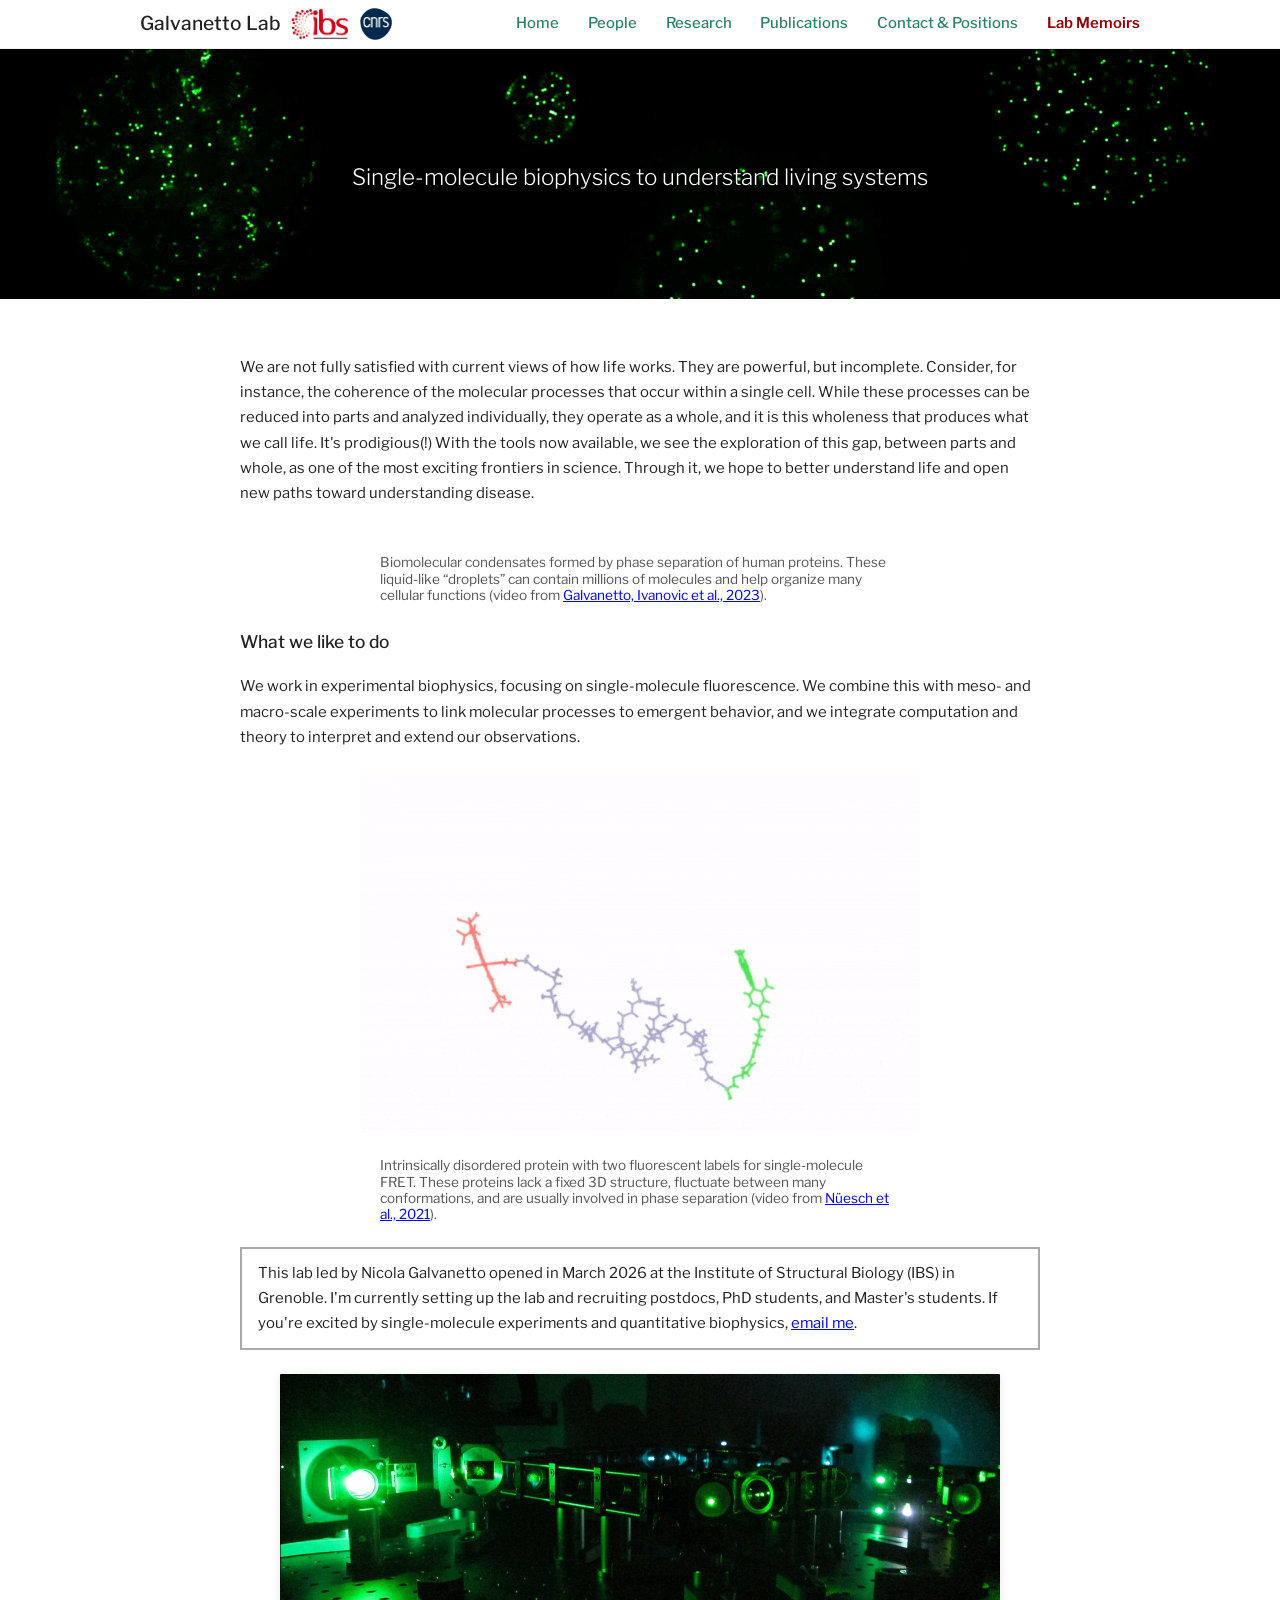
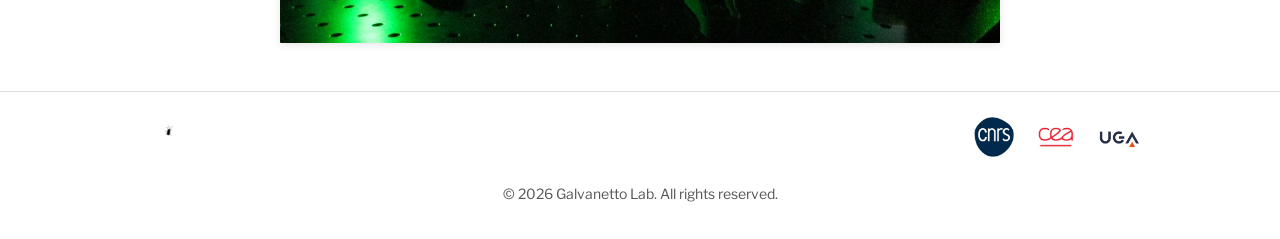
==== index.html @ a6b24152 "schema persona" ====
<!DOCTYPE html>
<html lang="en">
<head>
  <meta name="google-site-verification" content="LbLYlMsRzAhUB07SiSSsI749HPwoGeABH3J2NAC8m28">
  <meta charset="UTF-8" />
  <meta name="viewport" content="width=device-width, initial-scale=1.0" />
  <title>Nicola Galvanetto Lab | Single-Molecule Biophysics, IBS Grenoble</title>
  <meta name="description" content="Nicola Galvanetto's research group at IBS Grenoble. Experimental biophysics.">
  <meta name="author" content="Nicola Galvanetto">
  <link rel="icon" href="../favicon.ico">
  <link rel="stylesheet" href="style.css" />
  
  <script type="application/ld+json">
{
  "@context": "https://schema.org",
  "@type": "Person",
  "name": "Nicola Galvanetto",
  "jobTitle": "Biophysicist",
"description": "Principal Investigator at CNRS studying single-molecule protein dynamics",
  "affiliation": {
    "@type": "Organization",
    "name": "French National Centre for Scientific Research (CNRS)"
  },
  "worksFor": {
    "@type": "Organization",
    "name": "Institut de Biologie Structurale, Grenoble"
  },
  "url": "https://galvanettolab.org",
  "sameAs": [
    "https://scholar.google.com/citations?user=8Rr_CowAAAAJ",
    "https://orcid.org/0000-0002-0408-1747",
  ]
}
</script>
  
  
  
</head>
<body>
  <header>
  
  
<nav class="nav">
  <div class="logo-hamburger">
    <!-- Logo + text on the same line -->
<div class="logo">
  Galvanetto Lab 
  <a href="https://www.ibs.fr/" target="_blank" style="text-decoration: none;">
    <img src="images/ibslogo.jpg" alt="IBS logo" class="ibs-logo" style="margin-left: 10px; margin-right: 10px;">
  </a>
  <a href="https://www.cnrs.fr/en" target="_blank" style="text-decoration: none;">
    <img src="images/cnrslogo.jpg" alt="CNRS logo" class="ibs-logo">
  </a>
</div>

    <!-- Hamburger (only visible on mobile) -->
    <div class="hamburger" id="hamburger">
      <span></span>
      <span></span>
      <span></span>
    </div>
  </div>

  <ul class="menu" id="menu">
    <li><a href="index.html">Home</a></li>
    <li><a href="people/">People</a></li>
    <li><a href="research/">Research</a></li>
    <li><a href="publications/">Publications</a></li>
    <li><a href="contact/">Contact & Positions</a></li>
    <li><a href="memoirs/" class="memoirs-link">Lab Memoirs</a></li>
  </ul>
</nav>



  </header>

  <section class="hero">
    <img src="images/bannerbeads.jpg" alt="Lab banner" class="hero-image" />
    <div class="hero-text">
      <!-- <h1>Galvanetto Lab</h1> -->
      <banner>Single-molecule biophysics to understand living systems</banner>
    </div>
  </section>

  <main class="content">
    
	<p>
      We are not fully satisfied with current views of how life works. They are powerful, but incomplete.
	  Consider, for instance, the coherence of the molecular processes that 
	  occur within a single cell. While these processes can be reduced into parts and analyzed individually, 
	  they operate as a whole, and it is this wholeness that produces what we call life. It's prodigious(!)
	  With the tools now available, we see the exploration of this gap, between parts and whole, 
	  as one of the most exciting frontiers in science. 
	  Through it, we hope to better understand life and open new paths toward understanding disease.
	      </p>
	

	<figure class="main-figure" style="--w:100%;">
		<img src="images/dropletsandmolecules.gif" class="main-imagewrapNoshadow" alt="">
	</figure>
	
	<figure class="main-figure" style="--w:65%;">	
		<figcaption class="main-caption">Biomolecular condensates formed by phase separation of human proteins. 
		These liquid-like “droplets” can contain millions of molecules and help organize many cellular functions
		(video from <a href="https://www.nature.com/articles/s41586-023-06329-5">Galvanetto, Ivanovic et al., 2023</a>).</figcaption>
	</figure>
	
  
    <h3>What we like to do</h3>
    <p>
      We work in experimental biophysics, focusing on single-molecule fluorescence. 
	  We combine this with meso- and macro-scale experiments to link molecular processes to emergent behavior, 
	  and we integrate computation and theory to interpret and extend our observations.
    </p>
	
	
	
	
	<figure class="main-figure" style="--w:70%;">
		<img src="images/AGQ.gif" class="main-imagewrapNoshadow" alt="">
	</figure>
	
	<figure class="main-figure" style="--w:65%;">
				<figcaption class="main-caption">Intrinsically disordered protein with two fluorescent labels for single-molecule FRET. 
		These proteins lack a fixed 3D structure, fluctuate between many conformations, 
		and are usually involved in phase separation 
		(video from <a href="https://pubs.acs.org/doi/full/10.1021/jacs.1c09387">Nüesch et al., 2021</a>).</figcaption>
	</figure>
	

<p style="border: 2px solid #aaa; padding: 12px 16px; background-color: rgba(255,255,255,0.1);">
  This lab led by Nicola Galvanetto opened in March 2026 at the Institute of Structural Biology (IBS) in Grenoble.
  I'm currently setting up the lab and recruiting postdocs, PhD students, and Master's students.
  If you're excited by single-molecule experiments and quantitative biophysics, <a href="mailto:nicola.galvanetto@ibs.fr">email me</a>.
</p>
	
	<img src="images/laser1thin.jpg" alt="Fluorescence microscope setup" class="main-image">
	
</main>

<footer class="site-footer">
  <div class="footer-logos-container">
  <div class="footer-logos-left">
      <img src="images/formica.gif" alt="formica">
    </div>
  
  
  
  
    <div class="footer-logos-right">
      <a href="https://www.cnrs.fr/en" target="_blank" rel="noopener">
        <img src="images/cnrslogo.jpg" alt="Logo cnrs">
      </a>

      <a href="https://www.cea.fr/english/Pages/home.aspx" target="_blank" rel="noopener">
        <img src="images/cealogo.jpg" alt="Logo 2">
      </a>

      <a href="https://www.univ-grenoble-alpes.fr/english/" target="_blank" rel="noopener">
        <img src="images/ugalogo.jpg" alt="Logo 3">
      </a>
    </div>
  </div>

  <!-- BOTTOM TEXT -->
  <div class="footer-bottom">
    <p>© <span id="year"></span> Galvanetto Lab. All rights reserved.</p>
  </div>

  <script>
    document.getElementById("year").textContent = new Date().getFullYear();
  </script>
</footer>

<script>
  // Hamburger menu toggle – this makes it actually work
  document.addEventListener('DOMContentLoaded', function () {
    const hamburger = document.getElementById('hamburger');
    const menu = document.getElementById('menu');

    hamburger.addEventListener('click', function () {
      menu.classList.toggle('active');
    });

    // Optional: close menu when a link is clicked (very nice on mobile)
    menu.querySelectorAll('a').forEach(link => {
      link.addEventListener('click', () => {
        menu.classList.remove('active');
      });
    });
  });
</script>


</body>
</html>
---- style.css ----
@import url('https://fonts.googleapis.com/css2?family=Libre+Franklin:wght@300;400;500;600&display=swap');


/* Markdown-like clean font stack */
body {
  margin: 0;
  font-family: "Libre Franklin", -apple-system, BlinkMacSystemFont, "Segoe UI", Roboto, Arial, sans-serif;
  font-size: 0.93rem;
  line-height: 1.6;
  color: #222;
}

h1, h2, h3 {
  font-weight: 500;
}

body {
  font-weight: 400;
}

.content {
  line-height: 1.7;
}

/* Navigation bar – COMPACT & RESPONSIVE */
header {
  background: white;
  border-bottom: 1px solid #eee;
  position: sticky;
  top: 0;
  z-index: 10;
}

.nav {
  display: flex;
  justify-content: space-between;
  align-items: center;
  max-width: 1000px;
  margin: 0 auto;
  padding: 0.5rem 1rem;          /* tighter vertical padding */
}

.logo-hamburger {
  display: flex;
  justify-content: space-between;
  align-items: center;
  width: 100%;
}

.nav .logo {
  font-weight: 500;
  font-size: 1.2rem;
  margin: 0;
  line-height: 1;
}

.ibs-logo {
  height: 30px;
  margin-left: 4px;
  vertical-align: middle;
}

/* Horizontal menu on tablets & desktop */
.menu {
  list-style: none;
  display: flex;
  gap: 1.5rem;
  margin: 0;
  padding: 0;
}

.menu a {
  text-decoration: none;
  color: #2e7d6b;
  font-weight: 500;
  white-space: nowrap;
}

.menu a:hover { text-decoration: underline; }

.menu a.memoirs-link {
  color: #8b0000;
  font-weight: 600;
}
.menu a.memoirs-link:hover {
  color: #b30000;
  text-decoration: underline;
}

/* Hamburger (only visible on phones) */
.hamburger {
  display: none;
  cursor: pointer;
  padding: 0.5rem;
}
.hamburger span {
  display: block;
  width: 24px;
  height: 2.5px;
  background: #222;
  margin: 5px 0;
  transition: 0.3s;
}


/* Hero section */
.hero {
  position: relative;
  text-align: center;
  color: white;
}

.hero-image {
  width: 100%;
  height: 250px;
  object-fit: cover;
  filter: brightness(100%);
}

.hero-text {
  position: absolute;
  top: 50%;
  left: 50%;
  transform: translate(-50%, -50%);
}

.hero-text h1 {
  font-size: 2rem;
  margin: 0;
}


.hero-text banner{
    font-size: 1.4rem;
    font-weight: 300;
    color: white;
    text-align: center;
    text-shadow: 0px 2px 6px rgba(0,0,0,0.7);
    margin: 0;
    padding-top: 20vh;
}

.hero-text p {
  font-size: 1.2rem;
}

/* Main content */
.content {
  max-width: 800px;
  margin: 3rem auto;
  padding: 0 1rem;
}

.content h2 {
  font-size: 1.6rem;
  margin-bottom: 1rem;
}



/* Footer -------------------- */
/* FOOTER CONTAINER */
footer {
  padding: 20px;
   background-color: #f5f5f5; 
  margin-top: 40px;
  border-top: 1px solid #ccc;
}

.site-footer {
  background-color: #fff;
  padding: 20px 0;
  border-top: 1px solid #ddd;
  font-size: 0.9rem;
}

.footer-logos-container {
  max-width: 1000px;   /* match your header width */
  margin: 0 auto;
  display: flex;
  justify-content: space-between;
  align-items: center;
  padding: 0 20px;
}

.footer-logos-left img {
  height: 50px;
  width: auto;
}

.footer-logos-right img {
  height: 40px;   /* adjust per logo */
  width: auto;
  margin-left: 15px;
}

.footer-logos-right a {
  text-decoration: none;
}

.footer-bottom {
  text-align: center;
  margin-top: 20px;
  color: #555;
}

/* ALL LOGOS */
.footer-logo {
  height: 40px;   /* adjust as you prefer */
  opacity: 0.85;
  transition: opacity 0.3s ease;
  cursor: pointer;
}

.footer-logo:hover {
  opacity: 1;
}

/* A slightly larger IBS logo */
.footer-logo.ibs {
  height: 48px;
}

/* BOTTOM TEXT */
.footer-bottom {
  text-align: center;
  font-size: 14px;
  color: #555;
  margin-top: 10px;
}

/* End Footer */

.main-figure { 
  margin: 1.5rem auto;
  max-width: var(--w, 45%); /* default 45% if --w not set */
}

.main-imagewrap  { 
  display:block; width:100%;
  border-radius:1px;
  box-shadow:0 2px 8px rgba(0,0,0,0.1);
}

.main-imagewrapNoshadow  { 
  display:block; width:100%;
  border-radius:1px;
}

.main-caption{
  margin-top:0.4rem;
  font-size:0.85rem;
  color:#555;
  text-align:left;
  line-height:1.2;
}

.main-imageThin {
  display: block;
  margin: 1.5rem auto;
  max-width: 45%;
  border-radius: 1px;
  box-shadow: 0 2px 8px rgba(0,0,0,0.1);
}


.main-image {
  display: block;
  margin: 1.5rem auto;
  max-width: 90%;
  border-radius: 1px;
  box-shadow: 0 2px 8px rgba(0,0,0,0.1);
}


.person {
  display: flex;
  align-items: center;
  margin-bottom: 2rem;
  gap: 1.5rem;
}

.person-photo {
  width: 120px;      /* adjust as needed */
  height: 140px;     /* adjust as needed */
  object-fit: cover;
  /* border-radius: 50%; */ /* removed to make rectangle */
  box-shadow: 0 2px 6px rgba(0,0,0,0.15);
}

.person-info h3 {
  margin: 0;
  font-size: 1.2rem;
  color: #2e7d6b;
}

.person-info p {
  margin: 0.3rem 0;
  line-height: 1.4;
}


/* ─────────────────── Publications ─────────────────── */

.publication {
  display: flex;
  gap: 20px;
  align-items: flex-start;
  margin-bottom: 24px;
}

.publication img {
  width: 160px;
  height: 100px;
  flex-shrink: 0;
  object-fit: cover;
  object-position: center;
}

.publication .pub-text {
  font-size: 0.82em;
  line-height: 1.3;
}






.ibs-logo {
  height: 32px;        /* Adjust as you like */
  margin-left: 1px;    /* Small spacing after the @ */
  vertical-align: middle;
  cursor: pointer;
}


/* ─────────────────── RESPONSIVE NAV ─────────────────── */
@media (max-width: 768px) {
  .nav {
    flex-direction: column;
    padding: 0.6rem 1rem;
  }
  .logo {
    margin-bottom: 0.1rem;
  }
  .menu {
    flex-wrap: wrap;
    justify-content: center;
    gap: 1rem;
  }
}

@media (max-width: 480px) {
  body {
    font-size: 0.875rem;
  }
  .hero-text {
    width: 88%;
  }
  .hero-text banner {
    font-size: 1.1rem;
  }
  .content h2 {
    font-size: 1.3rem;
  }
  .content h3 {
    font-size: 1.05rem;
  }
}

/* Hamburger menu on phones */
@media (max-width: 480px) {
  .logo-hamburger {               /* logo + hamburger on the same line */
    display: flex;
  }
  .nav .logo {
    font-size: 0.95rem;
  }
  .ibs-logo { height: 21px; margin-left: 5px; margin-right: 5px; }

  .hamburger { display: block; }

  .menu {
    display: none;
    flex-direction: column;
    width: 100%;
    background: white;
    position: absolute;
    top: 100%;
    left: 0;
    border-top: 1px solid #eee;
    box-shadow: 0 6px 12px rgba(0,0,0,0.1);
    z-index: 20;
  }
  .menu.active { display: flex; }

  .menu a {
    display: block;
    padding: 0.15rem 0.5rem;      /* compact but comfortable */
    text-align: left;
    color: #2e7d6b;
  }
  .menu a.memoirs-link { color: #8b0000; font-weight: 600; }
  .menu a:hover { background: #f8f8f8; }
  .menu a.memoirs-link:hover { background: #fff5f5; color: #b30000; }
}

/* Desktop / tablet – clean original layout, no wrapping */
@media (min-width: 481px) {
  .hamburger {
    display: none !important;
  }
  .logo-hamburger {
    all: unset;              /* completely removes the flex wrapper we added for mobile */
    display: block;
  }
  .nav {
    display: flex;
    justify-content: space-between;
    align-items: center;
  }
  .menu {
    display: flex !important;
    gap: 0.4rem 1.8rem;
  }
}

  /* Hamburger button */
  .hamburger {
    display: block;
    cursor: pointer;
    padding: 0.5rem;
  }

  .hamburger span {
    display: block;
    width: 26px;
    height: 3px;
    background: #222;
    margin: 5px 0;
    transition: 0.3s;
  }


@media (min-width: 481px) and (max-width: 1050px) {
  .nav .logo {
    font-size: 1rem;
  }
  .ibs-logo {
    height: 22px;
  }
  .menu {
    gap: 0.4rem 0.8rem;
    font-size: 0.88rem;
  }
}

/* Hide hamburger on larger screens */
@media (min-width: 481px) {
  .hamburger {
    display: none;
  }
  .menu {
    display: flex !important;
  }
}

.nav .logo {
  display: flex;
  align-items: center;
  white-space: nowrap;
}
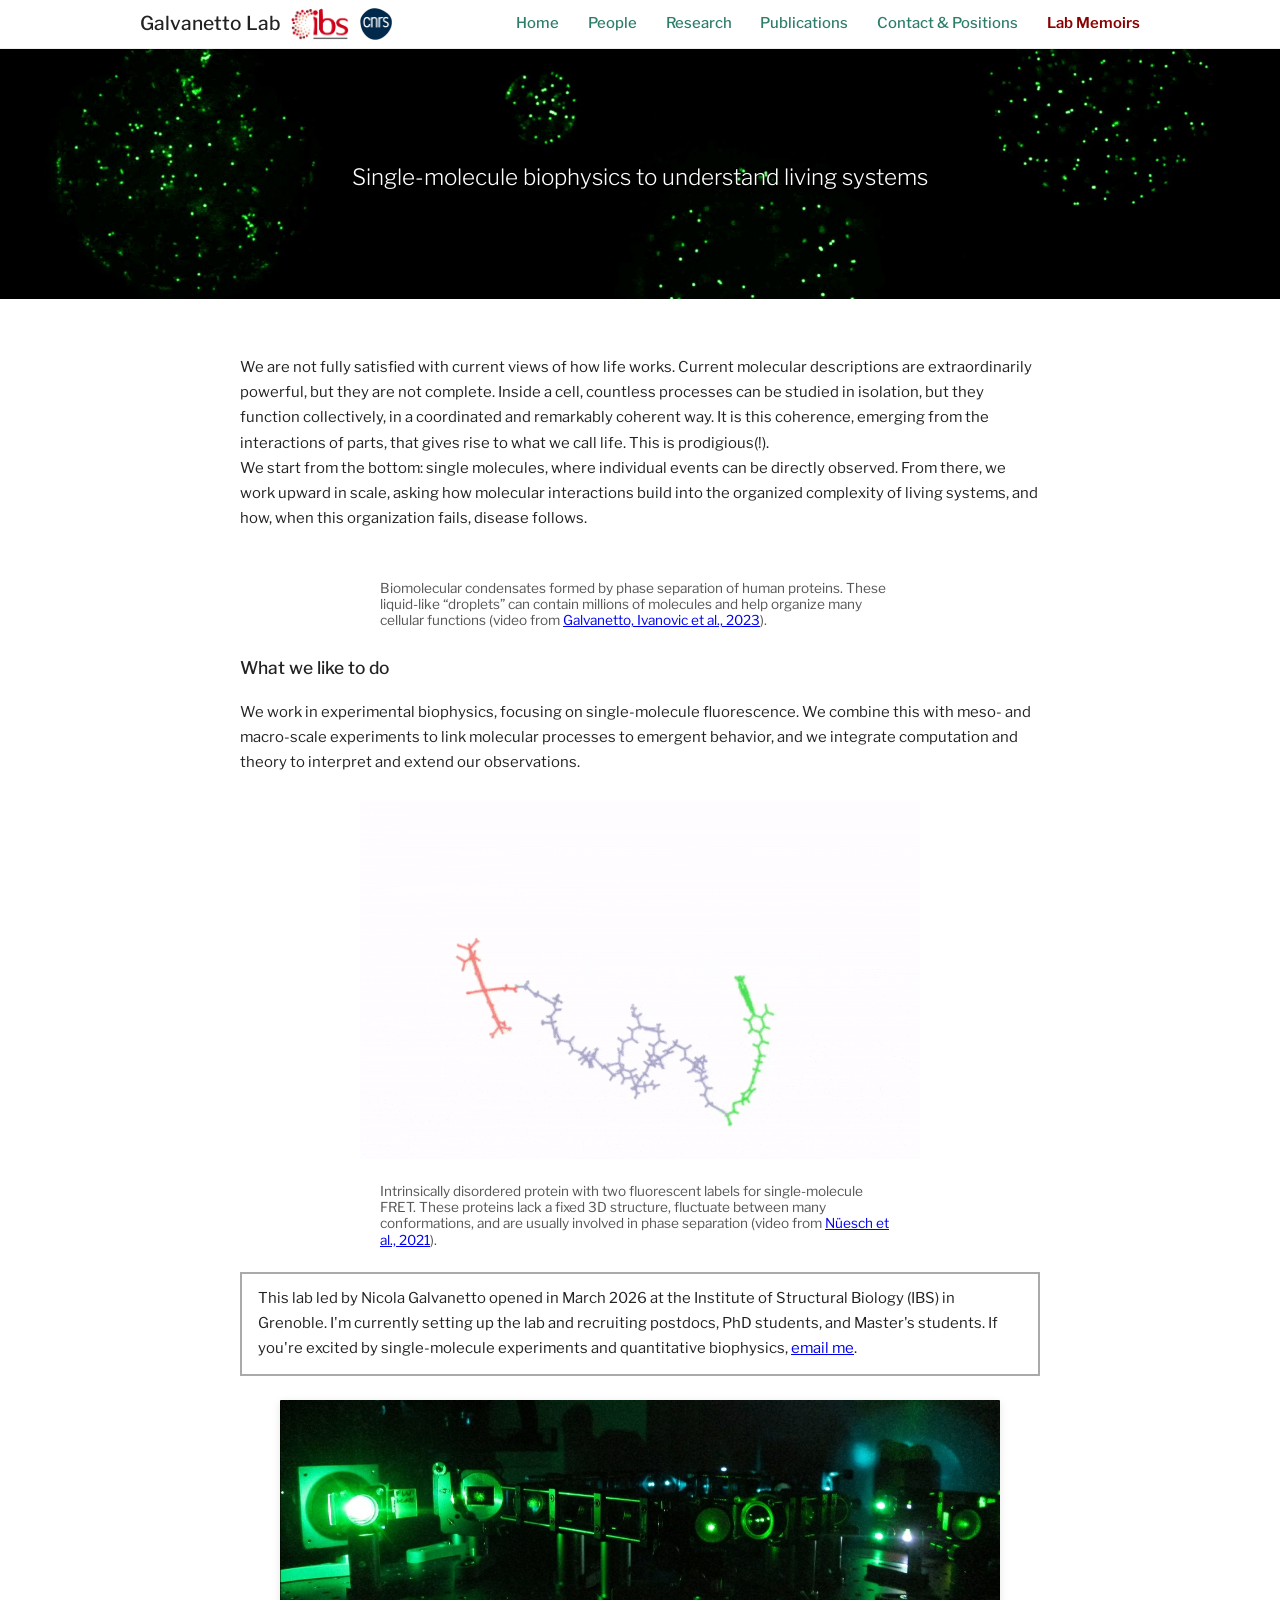
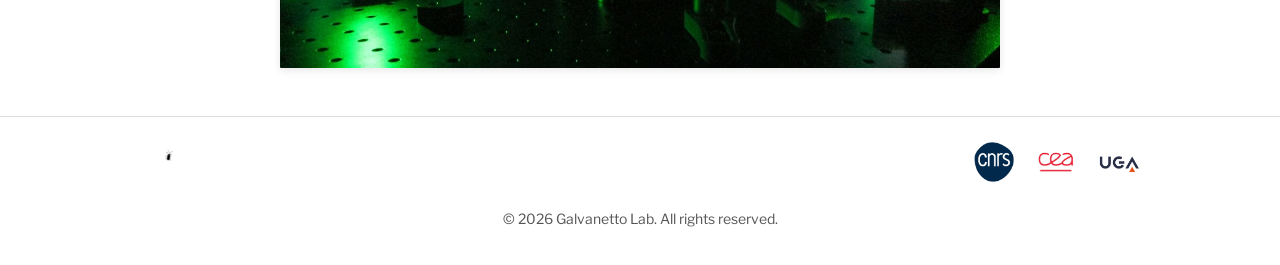
==== commit 030bc6ad: "new intro" ====
--- a/index.html
+++ b/index.html
@@ -86,13 +86,13 @@
   <main class="content">
     
 	<p>
-      We are not fully satisfied with current views of how life works. They are powerful, but incomplete.
-	  Consider, for instance, the coherence of the molecular processes that 
-	  occur within a single cell. While these processes can be reduced into parts and analyzed individually, 
-	  they operate as a whole, and it is this wholeness that produces what we call life. It's prodigious(!)
-	  With the tools now available, we see the exploration of this gap, between parts and whole, 
-	  as one of the most exciting frontiers in science. 
-	  Through it, we hope to better understand life and open new paths toward understanding disease.
+      We are not fully satisfied with current views of how life works. Current molecular descriptions are extraordinarily powerful, but they are not complete. 
+	  Inside a cell, countless processes can be studied in isolation, but they function collectively,
+	  in a coordinated and remarkably coherent way. It is this coherence, 
+	  emerging from the interactions of parts, that gives rise to what we call life. This is prodigious(!). <br>
+We start from the bottom: single molecules, where individual events can be directly observed. 
+From there, we work upward in scale, asking how molecular interactions build into the organized
+ complexity of living systems, and how, when this organization fails, disease follows.
 	      </p>
 	
 
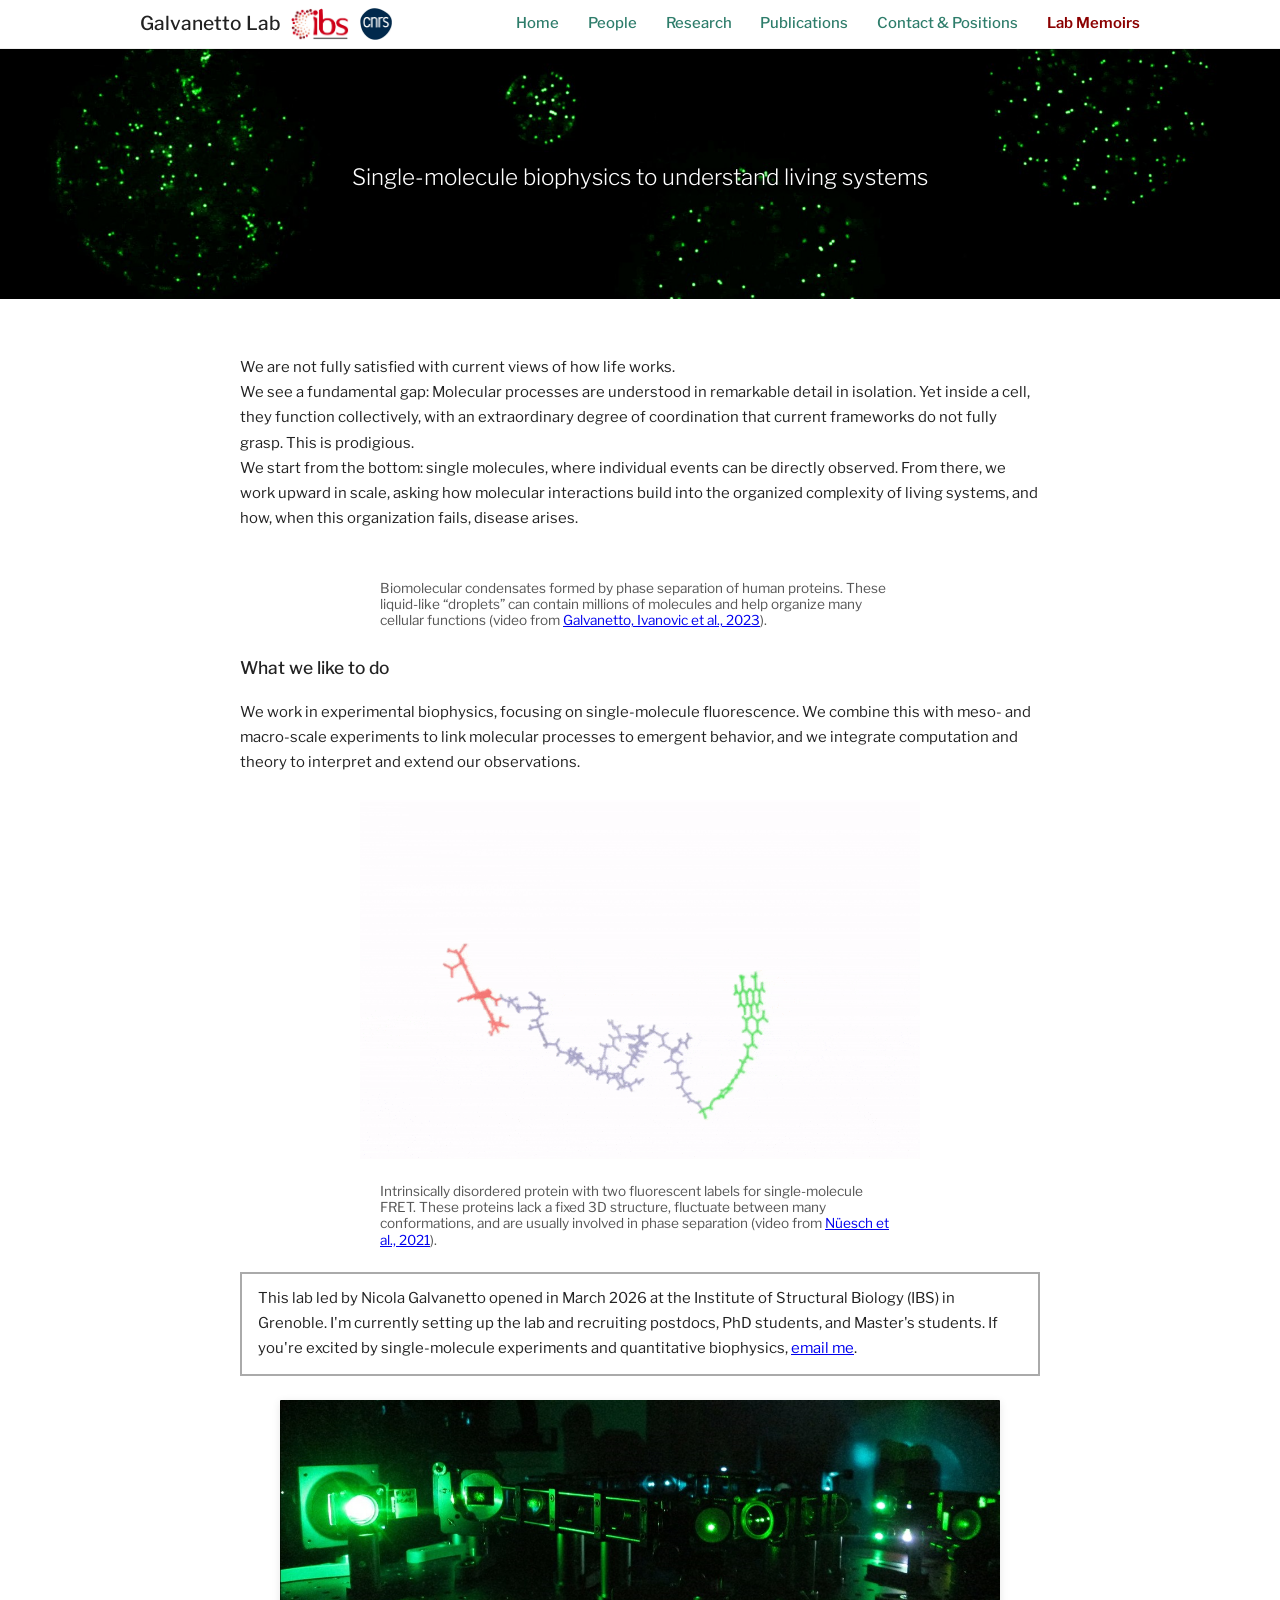
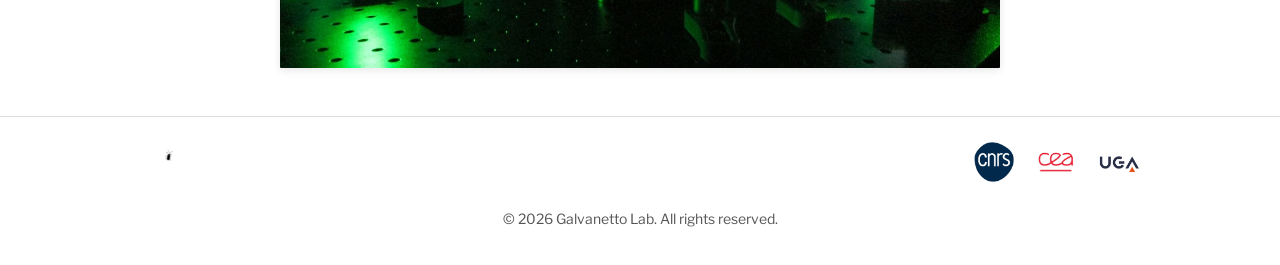
==== commit 934955aa: "new intro" ====
--- a/index.html
+++ b/index.html
@@ -86,13 +86,12 @@
   <main class="content">
     
 	<p>
-      We are not fully satisfied with current views of how life works. Current molecular descriptions are extraordinarily powerful, but they are not complete. 
-	  Inside a cell, countless processes can be studied in isolation, but they function collectively,
-	  in a coordinated and remarkably coherent way. It is this coherence, 
-	  emerging from the interactions of parts, that gives rise to what we call life. This is prodigious(!). <br>
-We start from the bottom: single molecules, where individual events can be directly observed. 
-From there, we work upward in scale, asking how molecular interactions build into the organized
- complexity of living systems, and how, when this organization fails, disease follows.
+    We are not fully satisfied with current views of how life works. <br> 
+We see a fundamental gap: Molecular processes are understood in remarkable detail in isolation. 
+Yet inside a cell, they function collectively, 
+with an extraordinary degree of coordination that current frameworks do not fully grasp. This is prodigious. <br> 
+We start from the bottom: single molecules, where individual events can be directly observed. From there, we work upward in scale, asking how molecular 
+interactions build into the organized complexity of living systems, and how, when this organization fails, disease arises.
 	      </p>
 	
 
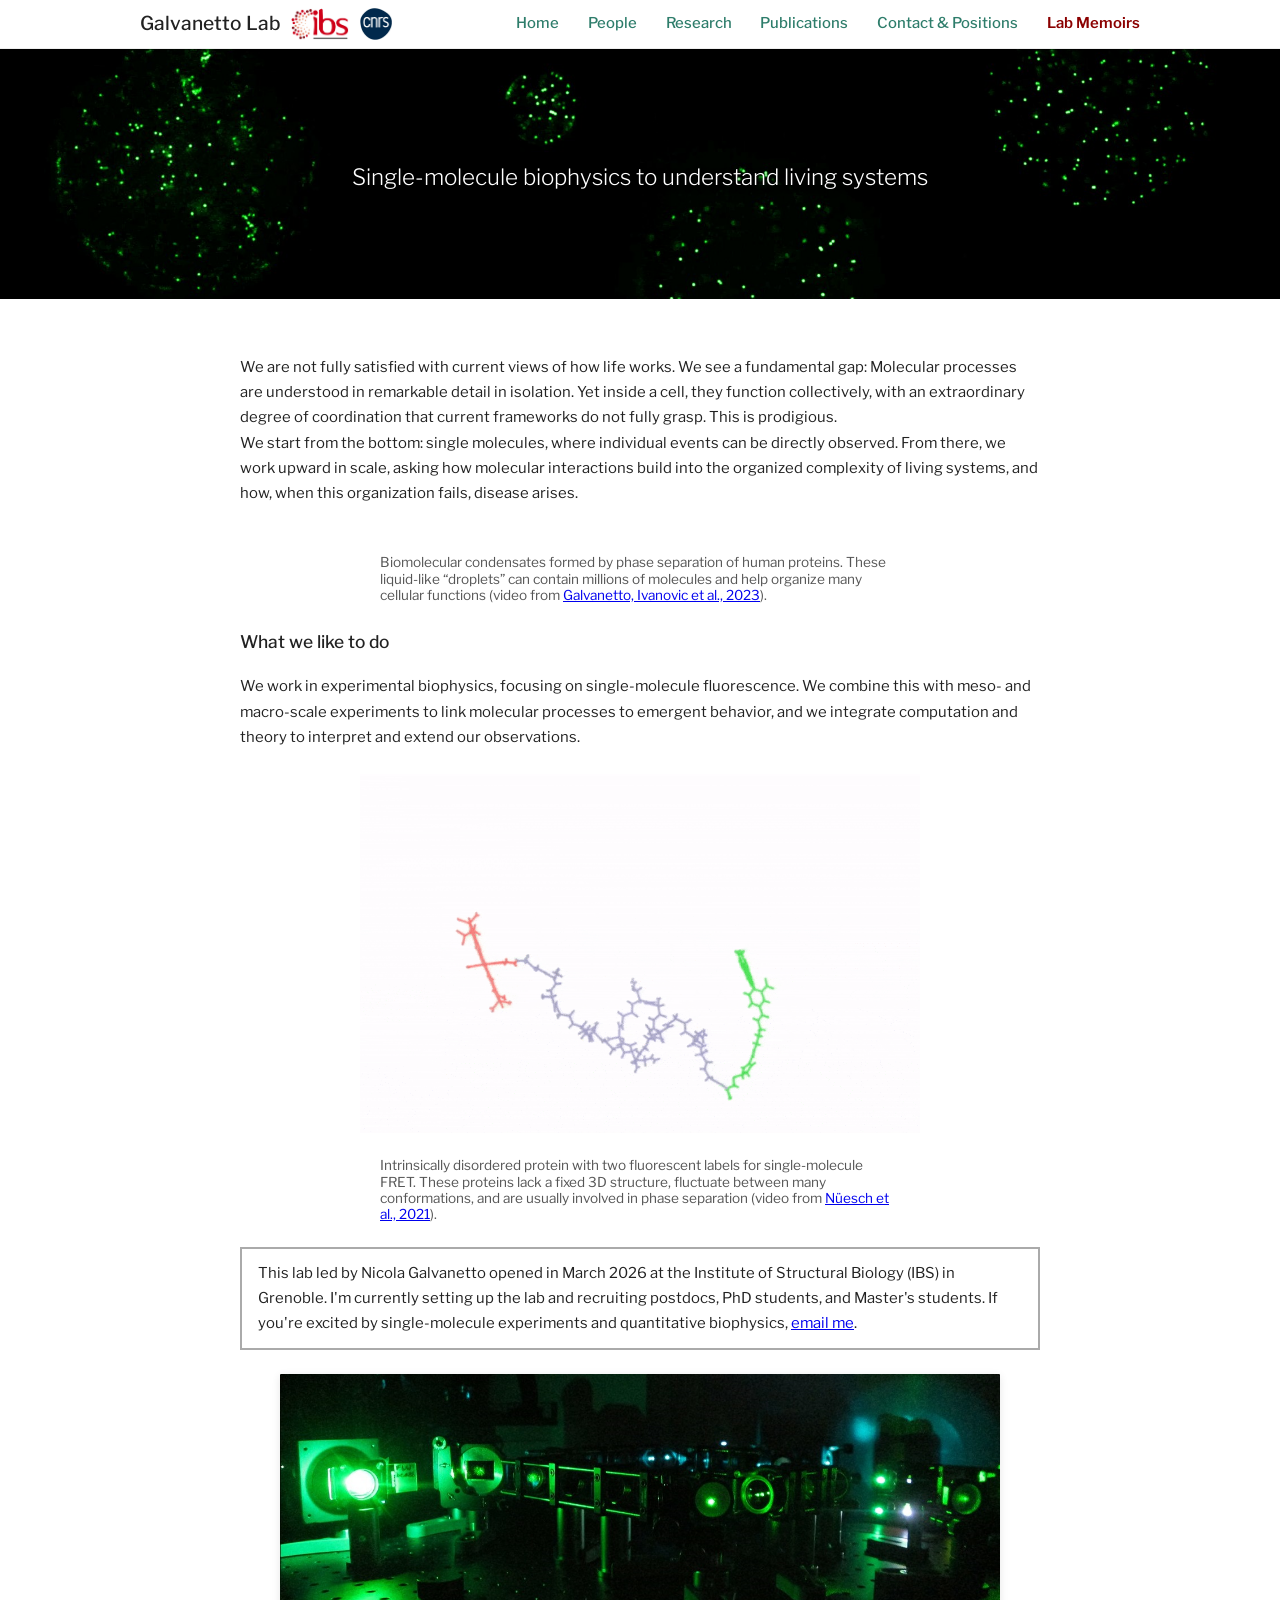
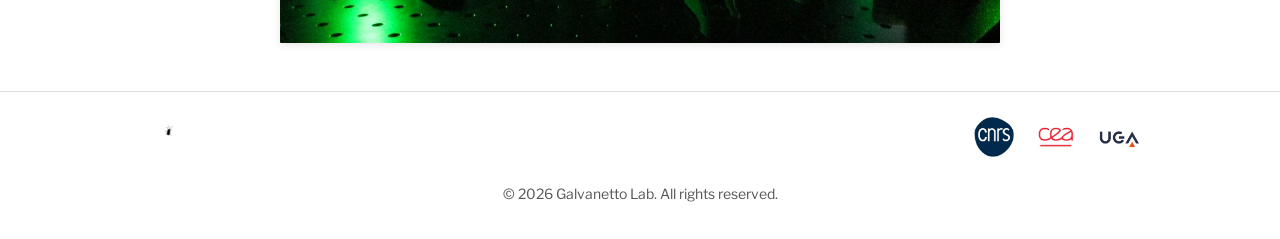
==== commit 64775f30: "br" ====
--- a/index.html
+++ b/index.html
@@ -86,7 +86,7 @@
   <main class="content">
     
 	<p>
-    We are not fully satisfied with current views of how life works. <br> 
+    We are not fully satisfied with current views of how life works.  
 We see a fundamental gap: Molecular processes are understood in remarkable detail in isolation. 
 Yet inside a cell, they function collectively, 
 with an extraordinary degree of coordination that current frameworks do not fully grasp. This is prodigious. <br> 
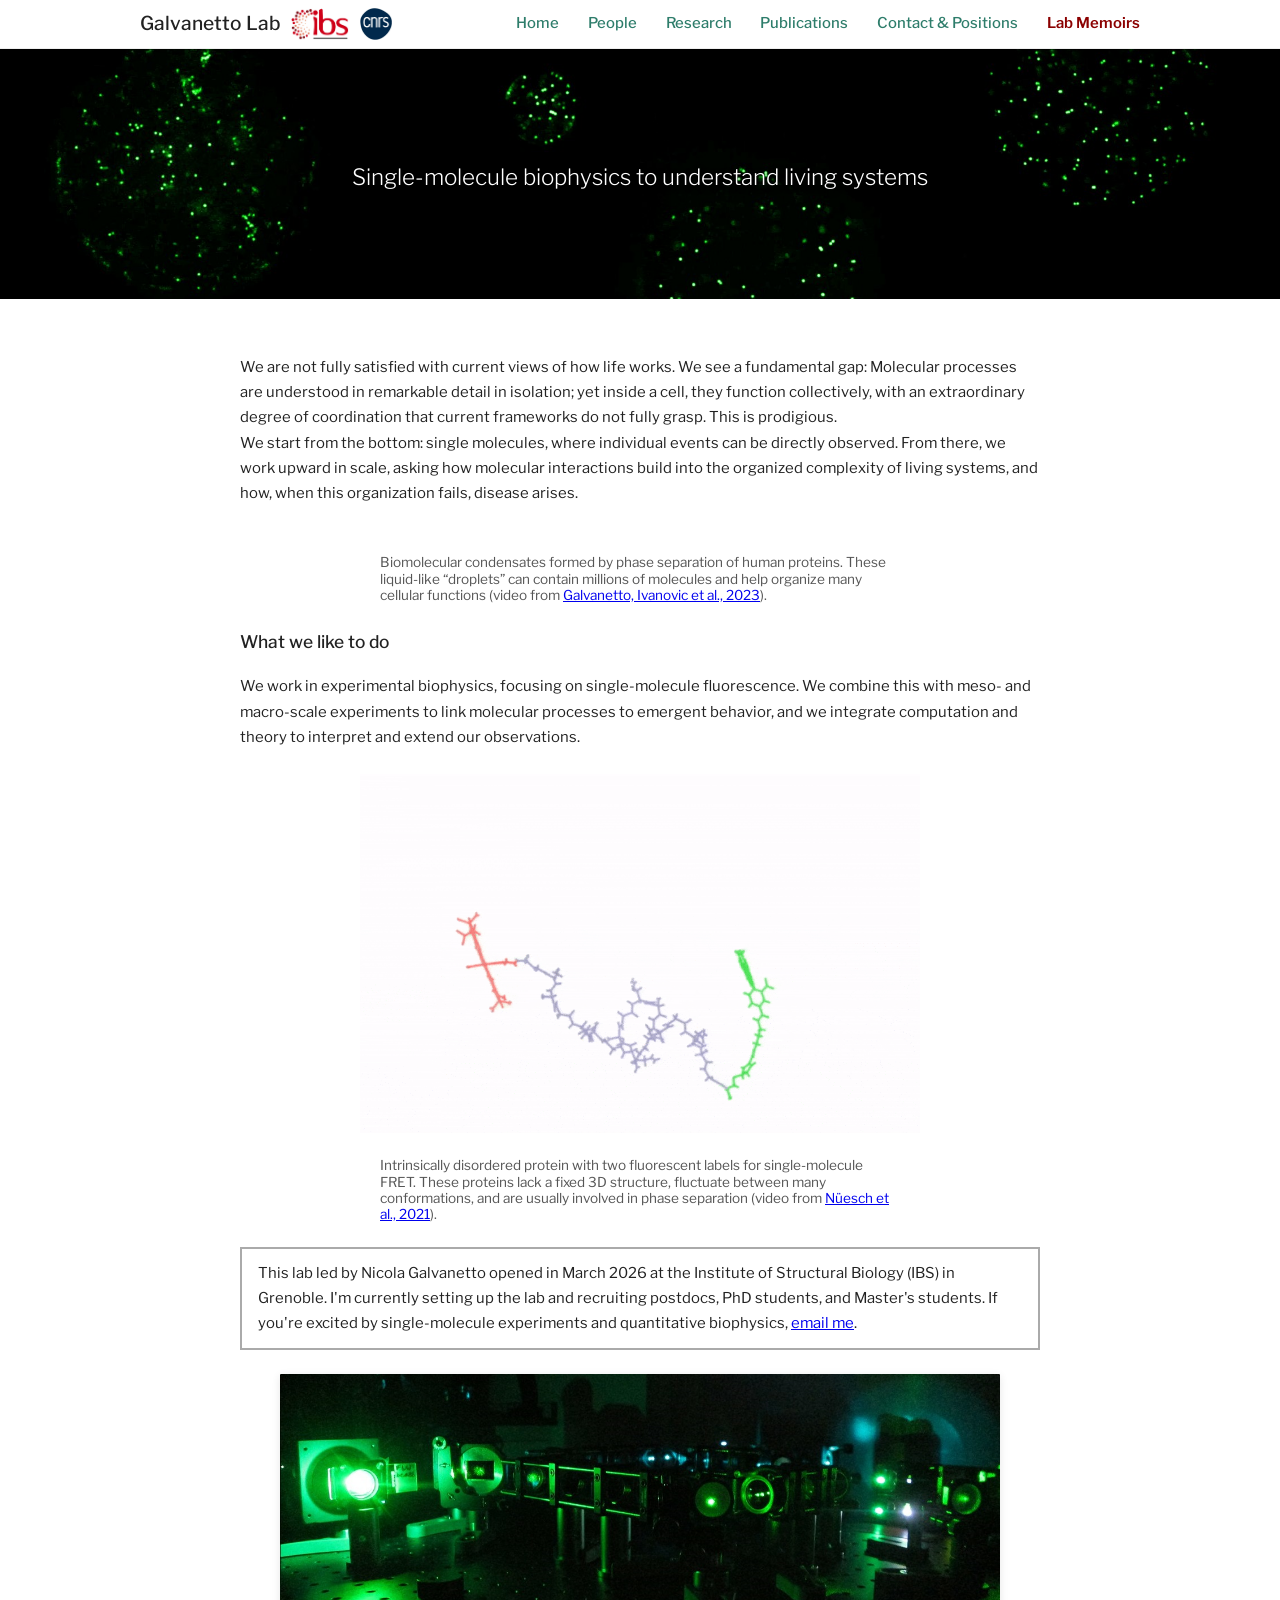
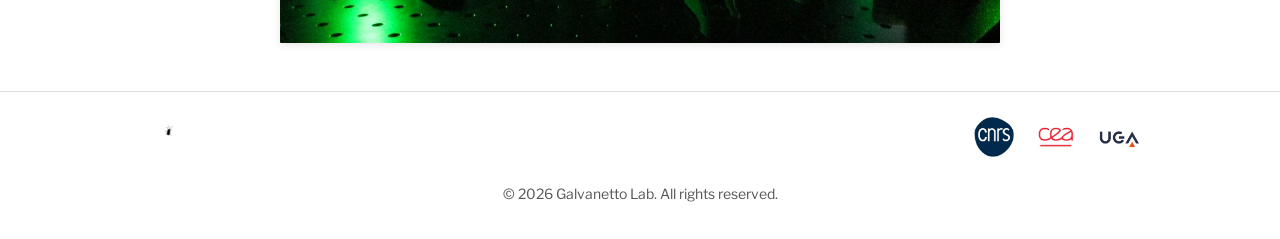
==== commit 4eb0ea54: "punto virgola" ====
--- a/index.html
+++ b/index.html
@@ -87,8 +87,8 @@
     
 	<p>
     We are not fully satisfied with current views of how life works.  
-We see a fundamental gap: Molecular processes are understood in remarkable detail in isolation. 
-Yet inside a cell, they function collectively, 
+We see a fundamental gap: Molecular processes are understood in remarkable detail in isolation; 
+yet inside a cell, they function collectively, 
 with an extraordinary degree of coordination that current frameworks do not fully grasp. This is prodigious. <br> 
 We start from the bottom: single molecules, where individual events can be directly observed. From there, we work upward in scale, asking how molecular 
 interactions build into the organized complexity of living systems, and how, when this organization fails, disease arises.
--- a/style.css
+++ b/style.css
@@ -155,6 +155,67 @@
   font-size: 1.6rem;
   margin-bottom: 1rem;
 }
+
+
+/* Funding Section */
+
+.funding-section {
+  margin-top: 60px;
+  padding-top: 40px;
+  padding-bottom: 60px;
+  text-align: center;
+}
+
+.funding-divider {
+  width: 60px;
+  height: 2px;
+  background-color: #2e7d5e; /* match your site's green */
+  margin: 0 auto 32px auto;
+}
+
+.funding-title {
+  font-size: 1.1rem;
+  font-weight: 600;
+  letter-spacing: 0.1em;
+  text-transform: uppercase;
+  color: #555;
+  margin-bottom: 36px;
+}
+
+.funding-logos {
+  display: flex;
+  flex-wrap: wrap;
+  justify-content: center;
+  align-items: center;
+  gap: 48px;
+}
+
+.funding-item {
+  display: flex;
+  flex-direction: column;
+  align-items: center;
+  gap: 10px;
+  text-decoration: none;
+  transition: opacity 0.2s ease;
+}
+
+.funding-item:hover {
+  opacity: 0.7;
+}
+
+.funding-logo {
+  height: 60px;       /* all logos same height */
+  width: auto;
+  object-fit: contain;
+  filter: grayscale(20%);
+}
+
+.funding-name {
+  font-size: 0.8rem;
+  color: #888;
+  letter-spacing: 0.05em;
+}
+
 
 
 
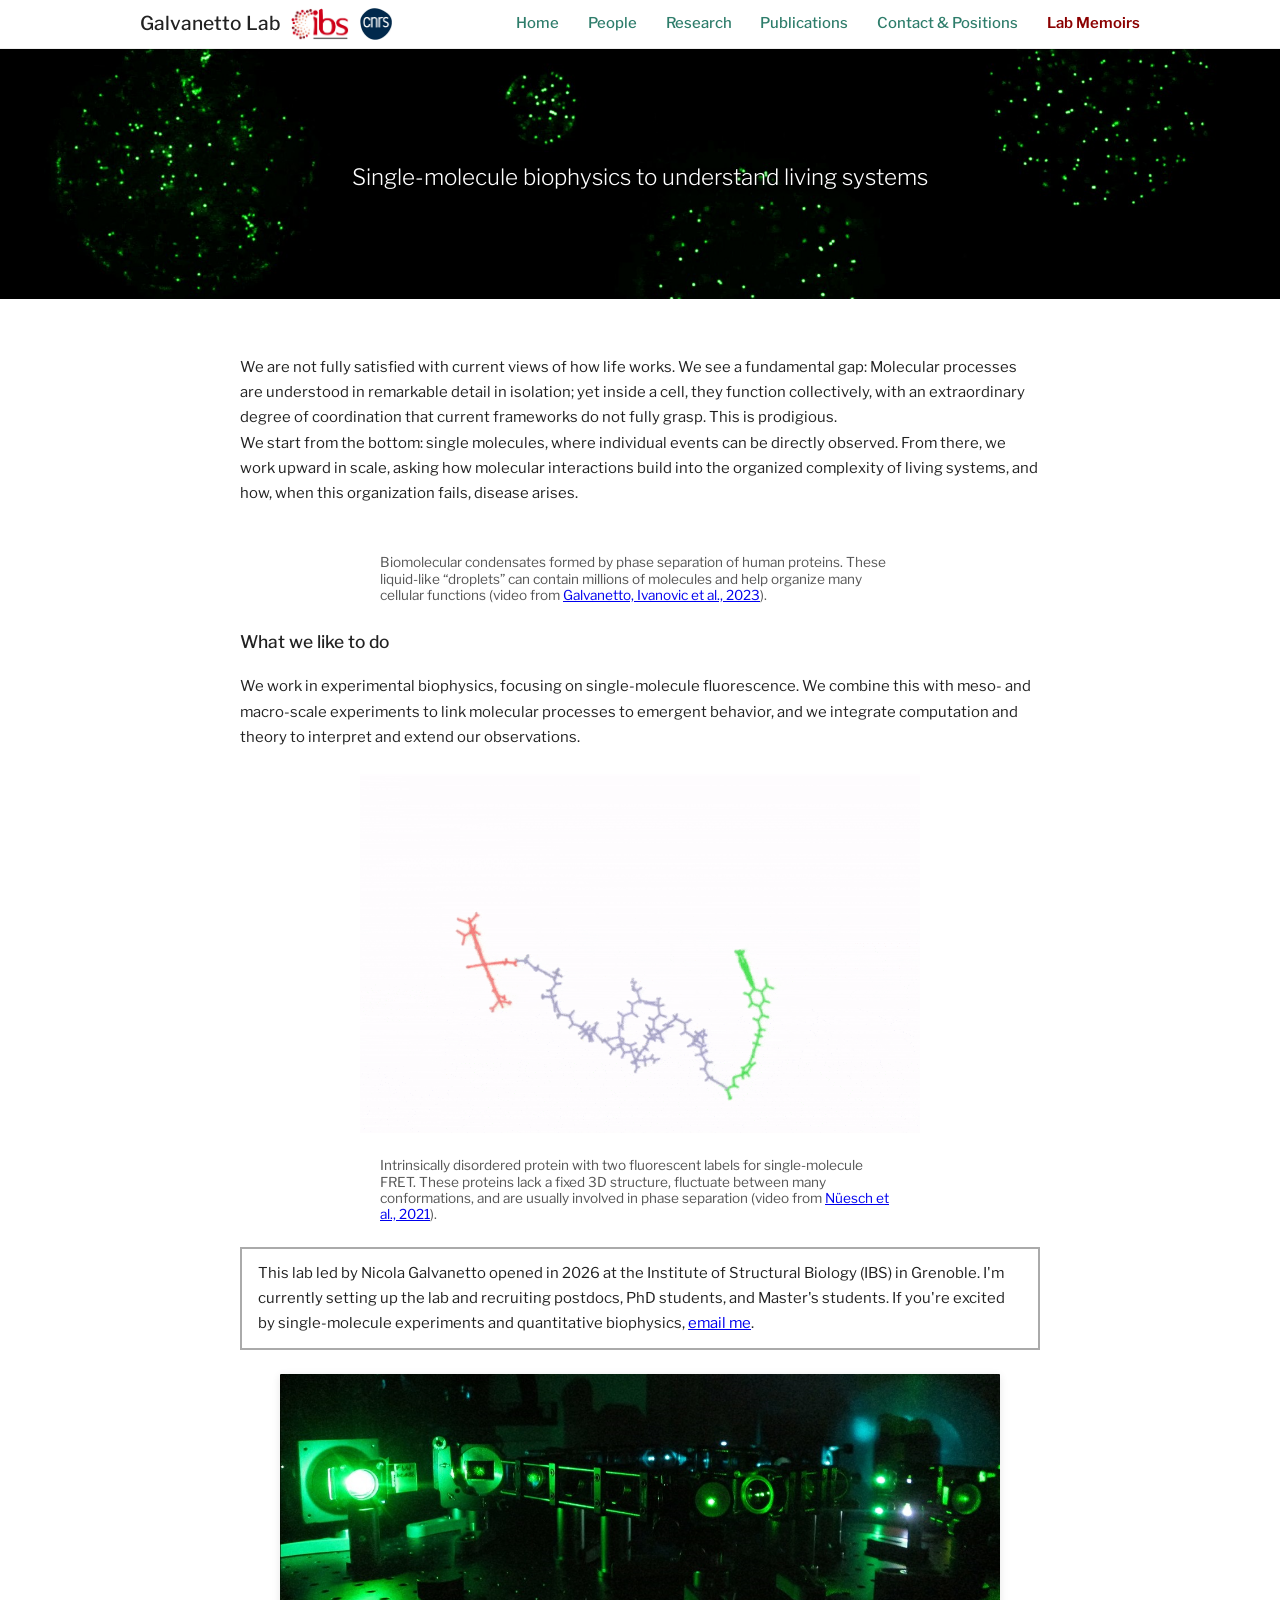
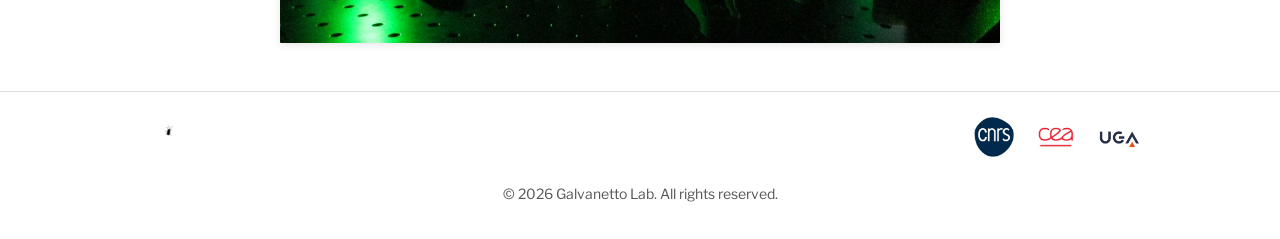
==== commit 8b1205e2: "march" ====
--- a/index.html
+++ b/index.html
@@ -129,7 +129,7 @@
 	
 
 <p style="border: 2px solid #aaa; padding: 12px 16px; background-color: rgba(255,255,255,0.1);">
-  This lab led by Nicola Galvanetto opened in March 2026 at the Institute of Structural Biology (IBS) in Grenoble.
+  This lab led by Nicola Galvanetto opened in 2026 at the Institute of Structural Biology (IBS) in Grenoble.
   I'm currently setting up the lab and recruiting postdocs, PhD students, and Master's students.
   If you're excited by single-molecule experiments and quantitative biophysics, <a href="mailto:nicola.galvanetto@ibs.fr">email me</a>.
 </p>
--- a/style.css
+++ b/style.css
@@ -383,6 +383,28 @@
   line-height: 1.3;
 }
 
+
+/* ─────────────────── Papers ─────────────────── */
+
+.paper-entry {
+  display: flex;
+  gap: 20px;
+  align-items: flex-start;
+  margin-bottom: 24px;
+}
+
+.paper-entry img {
+  width: 160px;
+  height: 100px;
+  flex-shrink: 0;
+  object-fit: cover;
+  object-position: center;
+}
+
+.paper-entry .paper-text {
+  font-size: 0.82em;
+  line-height: 1.3;
+}
 
 
 
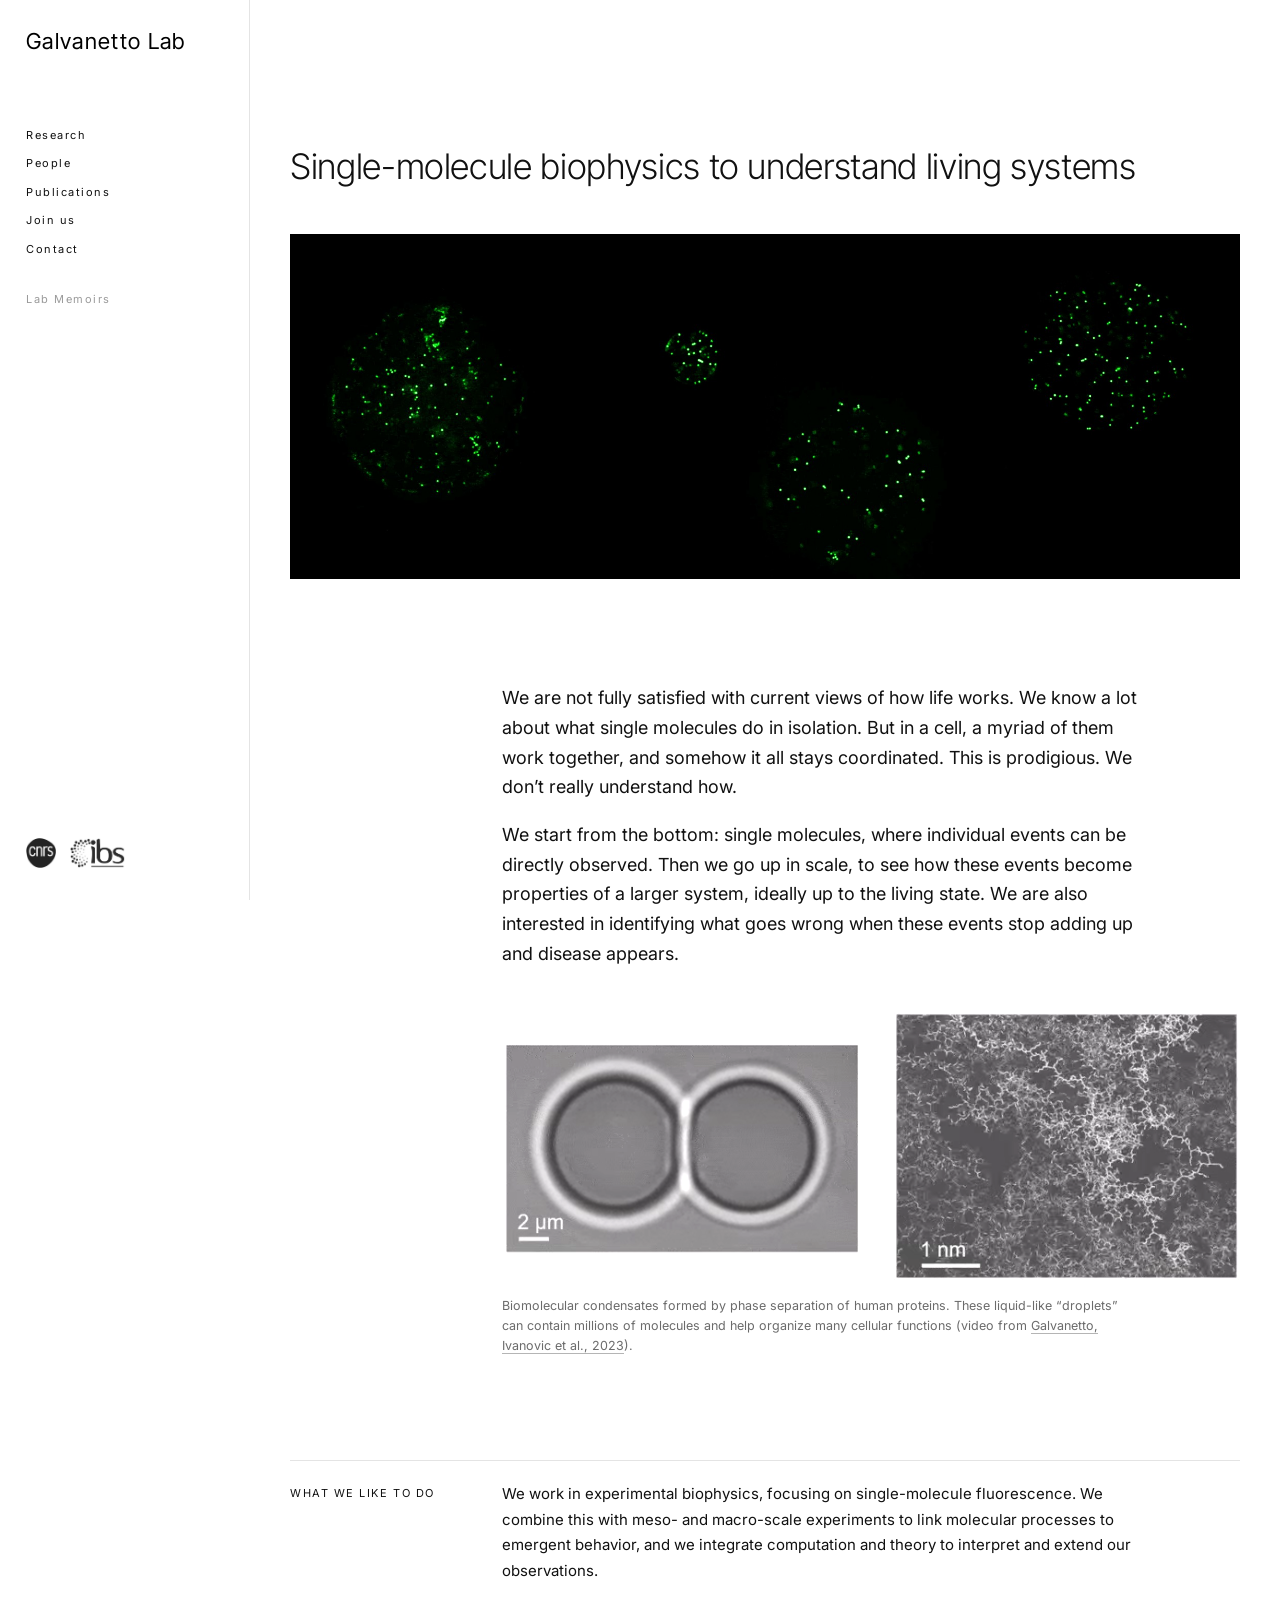
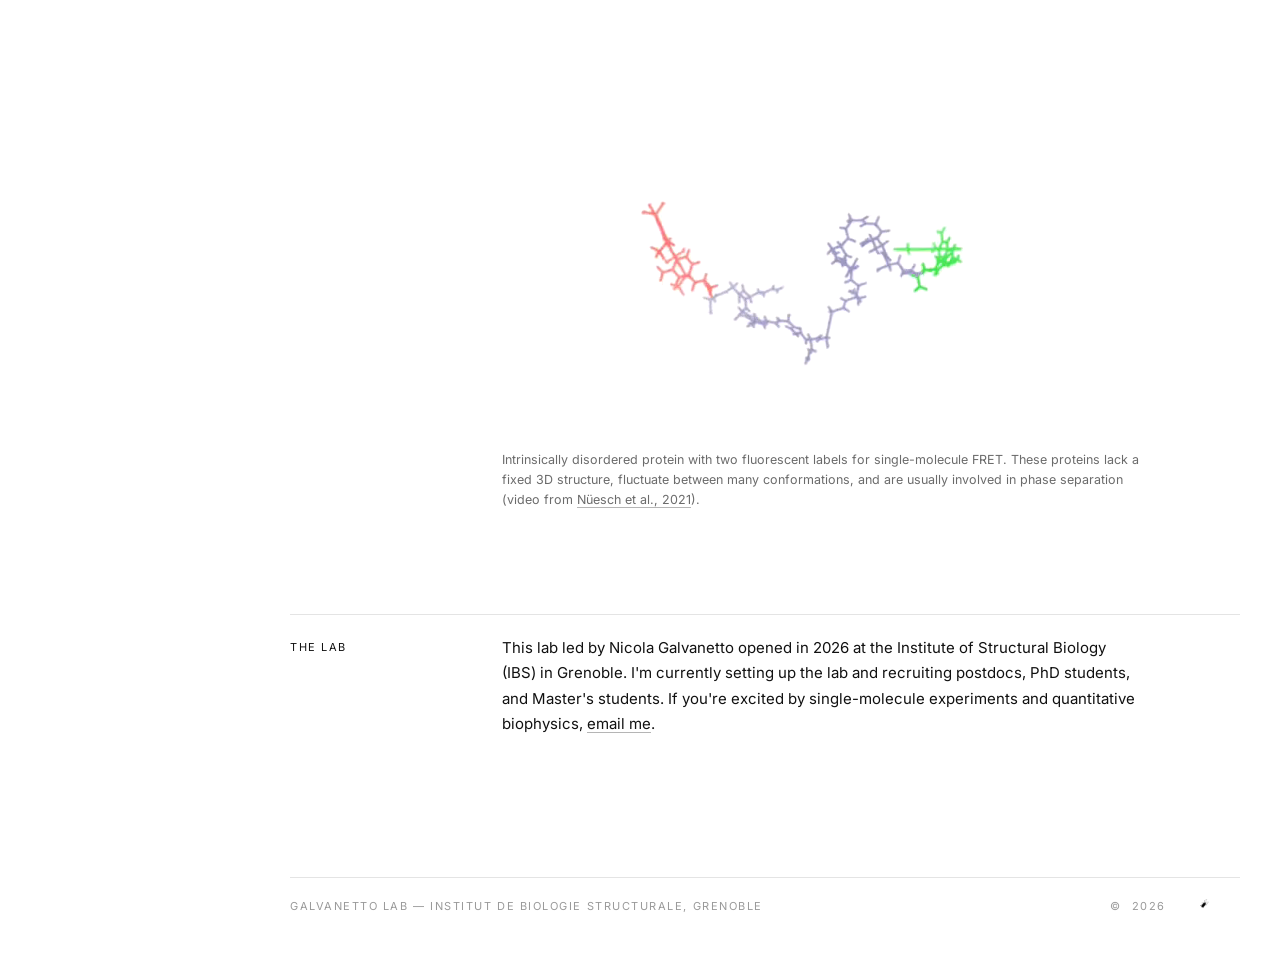
==== commit 3f86f190: "new design" ====
--- a/index.html
+++ b/index.html
@@ -1,196 +1,156 @@
 <!DOCTYPE html>
 <html lang="en">
 <head>
-  <meta name="google-site-verification" content="LbLYlMsRzAhUB07SiSSsI749HPwoGeABH3J2NAC8m28">
   <meta charset="UTF-8" />
   <meta name="viewport" content="width=device-width, initial-scale=1.0" />
   <title>Nicola Galvanetto Lab | Single-Molecule Biophysics, IBS Grenoble</title>
   <meta name="description" content="Nicola Galvanetto's research group at IBS Grenoble. Experimental biophysics.">
   <meta name="author" content="Nicola Galvanetto">
-  <link rel="icon" href="../favicon.ico">
+  <link rel="icon" href="favicon.ico">
+  <link rel="preconnect" href="https://fonts.googleapis.com">
+  <link rel="preconnect" href="https://fonts.gstatic.com" crossorigin>
+  <link href="https://fonts.googleapis.com/css2?family=Inter+Tight:wght@300;400&family=Inter:wght@400;500&display=swap" rel="stylesheet">
   <link rel="stylesheet" href="style.css" />
-  
+  <meta property="og:type" content="website">
+  <meta property="og:site_name" content="Galvanetto Lab">
+  <meta property="og:title" content="Nicola Galvanetto Lab | Single-Molecule Biophysics, IBS Grenoble">
+  <meta property="og:description" content="Nicola Galvanetto's research group at IBS Grenoble. Experimental biophysics.">
+  <meta property="og:url" content="https://galvanettolab.org/">
+  <meta property="og:image" content="https://galvanettolab.org/images/bannerbeads.jpg">
+  <meta name="twitter:card" content="summary_large_image">
+  <meta name="google-site-verification" content="LbLYlMsRzAhUB07SiSSsI749HPwoGeABH3J2NAC8m28">
   <script type="application/ld+json">
-{
-  "@context": "https://schema.org",
-  "@type": "Person",
-  "name": "Nicola Galvanetto",
-  "jobTitle": "Biophysicist",
-"description": "Principal Investigator at CNRS studying single-molecule protein dynamics",
-  "affiliation": {
-    "@type": "Organization",
-    "name": "French National Centre for Scientific Research (CNRS)"
-  },
-  "worksFor": {
-    "@type": "Organization",
-    "name": "Institut de Biologie Structurale, Grenoble"
-  },
-  "url": "https://galvanettolab.org",
-  "sameAs": [
-    "https://scholar.google.com/citations?user=8Rr_CowAAAAJ",
-    "https://orcid.org/0000-0002-0408-1747",
-  ]
-}
-</script>
-  
-  
-  
+  {
+    "@context": "https://schema.org",
+    "@type": "Person",
+    "name": "Nicola Galvanetto",
+    "jobTitle": "Biophysicist",
+    "description": "Principal Investigator at CNRS studying single-molecule protein dynamics",
+    "affiliation": {
+      "@type": "Organization",
+      "name": "French National Centre for Scientific Research (CNRS)"
+    },
+    "worksFor": {
+      "@type": "Organization",
+      "name": "Institut de Biologie Structurale, Grenoble"
+    },
+    "url": "https://galvanettolab.org",
+    "sameAs": [
+      "https://scholar.google.com/citations?user=8Rr_CowAAAAJ",
+      "https://orcid.org/0000-0002-0408-1747"
+    ]
+  }
+  </script>
 </head>
 <body>
-  <header>
-  
-  
-<nav class="nav">
-  <div class="logo-hamburger">
-    <!-- Logo + text on the same line -->
-<div class="logo">
-  Galvanetto Lab 
-  <a href="https://www.ibs.fr/" target="_blank" style="text-decoration: none;">
-    <img src="images/ibslogo.jpg" alt="IBS logo" class="ibs-logo" style="margin-left: 10px; margin-right: 10px;">
-  </a>
-  <a href="https://www.cnrs.fr/en" target="_blank" style="text-decoration: none;">
-    <img src="images/cnrslogo.jpg" alt="CNRS logo" class="ibs-logo">
-  </a>
-</div>
 
-    <!-- Hamburger (only visible on mobile) -->
-    <div class="hamburger" id="hamburger">
-      <span></span>
-      <span></span>
-      <span></span>
+  <!-- ───────── Sidebar ───────── -->
+  <aside class="sidebar">
+    <div class="sidebar-top">
+      <a class="site-title" href="index.html">Galvanetto Lab</a>
+      <button class="hamburger" id="hamburger" aria-label="Open menu" aria-expanded="false">
+        <span></span><span></span><span></span>
+      </button>
     </div>
-  </div>
 
-  <ul class="menu" id="menu">
-    <li><a href="index.html">Home</a></li>
-    <li><a href="people/">People</a></li>
-    <li><a href="research/">Research</a></li>
-    <li><a href="publications/">Publications</a></li>
-    <li><a href="contact/">Contact & Positions</a></li>
-    <li><a href="memoirs/" class="memoirs-link">Lab Memoirs</a></li>
-  </ul>
-</nav>
+    <div class="sidebar-body" id="menu">
+      <nav>
+        <ul class="menu">
+          <li><a href="research/">Research</a></li>
+          <li><a href="people/">People</a></li>
+          <li><a href="publications/">Publications</a></li>
+          <li><a href="join/">Join us</a></li>
+          <li><a href="contact/">Contact</a></li>
+          <li class="aside"><a href="memoirs/">Lab Memoirs</a></li>
+        </ul>
+      </nav>
 
 
+      <div class="sidebar-logos">
+        <a href="https://www.cnrs.fr/en" target="_blank" rel="noopener"><img src="images/cnrslogo.jpg" alt="CNRS"></a>
+        <a href="https://www.ibs.fr/" target="_blank" rel="noopener"><img src="images/ibslogo.jpg" alt="IBS"></a>
+      </div>
+    </div>
+  </aside>
 
-  </header>
+  <!-- ───────── Main ───────── -->
+  <main class="main">
+    <div class="wrap">
 
-  <section class="hero">
-    <img src="images/bannerbeads.jpg" alt="Lab banner" class="hero-image" />
-    <div class="hero-text">
-      <!-- <h1>Galvanetto Lab</h1> -->
-      <banner>Single-molecule biophysics to understand living systems</banner>
+
+      <h1 class="statement">Single-molecule biophysics to understand living systems</h1>
+
+      <img src="images/bannerbeads.jpg" alt="Single molecules inside biomolecular condensates" class="full">
+
+      <section class="row">
+        <div class="label"></div>
+        <div class="text intro">
+          <p>We are not fully satisfied with current views of how life works. We know a lot about what single molecules do in isolation. But in a cell, a myriad of them work together, and somehow it all stays coordinated. This is prodigious. We don’t really understand how.</p>
+          <p>We start from the bottom: single molecules, where individual events can be directly observed. Then we go up in scale, to see how these events become properties of a larger system, ideally up to the living state. We are also interested in identifying what goes wrong when these events stop adding up and disease appears.</p>
+        </div>
+      </section>
+
+      <figure class="figure">
+        <div class="plate"><video autoplay loop muted playsinline aria-label="Biomolecular condensates"><source src="images/dropletsandmolecules.webm" type="video/webm"><source src="images/dropletsandmolecules.mp4" type="video/mp4"></video></div>
+        <figcaption class="row">
+          <span class="label"></span>
+          <span class="text">Biomolecular condensates formed by phase separation of human proteins.
+          These liquid-like “droplets” can contain millions of molecules and help organize many cellular functions
+          (video from <a href="https://www.nature.com/articles/s41586-023-06329-5">Galvanetto, Ivanovic et al., 2023</a>).</span>
+        </figcaption>
+      </figure>
+
+      <section class="row">
+        <h2 class="label">What we like to do</h2>
+        <div class="text">
+          <p>We work in experimental biophysics, focusing on single-molecule fluorescence.
+          We combine this with meso- and macro-scale experiments to link molecular processes to emergent behavior,
+          and we integrate computation and theory to interpret and extend our observations.</p>
+        </div>
+      </section>
+
+      <figure class="figure">
+        <div class="plate plate-narrow"><video autoplay loop muted playsinline aria-label="Intrinsically disordered protein with two fluorescent labels"><source src="images/AGQ.webm" type="video/webm"><source src="images/AGQ.mp4" type="video/mp4"></video></div>
+        <figcaption class="row">
+          <span class="label"></span>
+          <span class="text">Intrinsically disordered protein with two fluorescent labels for single-molecule FRET.
+          These proteins lack a fixed 3D structure, fluctuate between many conformations,
+          and are usually involved in phase separation
+          (video from <a href="https://pubs.acs.org/doi/full/10.1021/jacs.1c09387">Nüesch et al., 2021</a>).</span>
+        </figcaption>
+      </figure>
+
+      <section class="row">
+        <h2 class="label">The lab</h2>
+        <div class="text">
+          <p>This lab led by Nicola Galvanetto opened in 2026 at the Institute of Structural Biology (IBS) in Grenoble.
+          I'm currently setting up the lab and recruiting postdocs, PhD students, and Master's students.
+          If you're excited by single-molecule experiments and quantitative biophysics, <a href="mailto:nicola.galvanetto@ibs.fr">email me</a>.</p>
+        </div>
+      </section>
+
+      <footer class="site-footer">
+        <p>Galvanetto Lab — Institut de Biologie Structurale, Grenoble</p>
+        <p class="footer-right">© <span id="year"></span><img src="images/formica.gif" alt="" class="ant-gif"></p>
+      </footer>
     </div>
-  </section>
-
-  <main class="content">
-    
-	<p>
-    We are not fully satisfied with current views of how life works.  
-We see a fundamental gap: Molecular processes are understood in remarkable detail in isolation; 
-yet inside a cell, they function collectively, 
-with an extraordinary degree of coordination that current frameworks do not fully grasp. This is prodigious. <br> 
-We start from the bottom: single molecules, where individual events can be directly observed. From there, we work upward in scale, asking how molecular 
-interactions build into the organized complexity of living systems, and how, when this organization fails, disease arises.
-	      </p>
-	
-
-	<figure class="main-figure" style="--w:100%;">
-		<img src="images/dropletsandmolecules.gif" class="main-imagewrapNoshadow" alt="">
-	</figure>
-	
-	<figure class="main-figure" style="--w:65%;">	
-		<figcaption class="main-caption">Biomolecular condensates formed by phase separation of human proteins. 
-		These liquid-like “droplets” can contain millions of molecules and help organize many cellular functions
-		(video from <a href="https://www.nature.com/articles/s41586-023-06329-5">Galvanetto, Ivanovic et al., 2023</a>).</figcaption>
-	</figure>
-	
-  
-    <h3>What we like to do</h3>
-    <p>
-      We work in experimental biophysics, focusing on single-molecule fluorescence. 
-	  We combine this with meso- and macro-scale experiments to link molecular processes to emergent behavior, 
-	  and we integrate computation and theory to interpret and extend our observations.
-    </p>
-	
-	
-	
-	
-	<figure class="main-figure" style="--w:70%;">
-		<img src="images/AGQ.gif" class="main-imagewrapNoshadow" alt="">
-	</figure>
-	
-	<figure class="main-figure" style="--w:65%;">
-				<figcaption class="main-caption">Intrinsically disordered protein with two fluorescent labels for single-molecule FRET. 
-		These proteins lack a fixed 3D structure, fluctuate between many conformations, 
-		and are usually involved in phase separation 
-		(video from <a href="https://pubs.acs.org/doi/full/10.1021/jacs.1c09387">Nüesch et al., 2021</a>).</figcaption>
-	</figure>
-	
-
-<p style="border: 2px solid #aaa; padding: 12px 16px; background-color: rgba(255,255,255,0.1);">
-  This lab led by Nicola Galvanetto opened in 2026 at the Institute of Structural Biology (IBS) in Grenoble.
-  I'm currently setting up the lab and recruiting postdocs, PhD students, and Master's students.
-  If you're excited by single-molecule experiments and quantitative biophysics, <a href="mailto:nicola.galvanetto@ibs.fr">email me</a>.
-</p>
-	
-	<img src="images/laser1thin.jpg" alt="Fluorescence microscope setup" class="main-image">
-	
-</main>
-
-<footer class="site-footer">
-  <div class="footer-logos-container">
-  <div class="footer-logos-left">
-      <img src="images/formica.gif" alt="formica">
-    </div>
-  
-  
-  
-  
-    <div class="footer-logos-right">
-      <a href="https://www.cnrs.fr/en" target="_blank" rel="noopener">
-        <img src="images/cnrslogo.jpg" alt="Logo cnrs">
-      </a>
-
-      <a href="https://www.cea.fr/english/Pages/home.aspx" target="_blank" rel="noopener">
-        <img src="images/cealogo.jpg" alt="Logo 2">
-      </a>
-
-      <a href="https://www.univ-grenoble-alpes.fr/english/" target="_blank" rel="noopener">
-        <img src="images/ugalogo.jpg" alt="Logo 3">
-      </a>
-    </div>
-  </div>
-
-  <!-- BOTTOM TEXT -->
-  <div class="footer-bottom">
-    <p>© <span id="year"></span> Galvanetto Lab. All rights reserved.</p>
-  </div>
+  </main>
 
   <script>
     document.getElementById("year").textContent = new Date().getFullYear();
+
+    (function () {
+      var btn = document.getElementById("hamburger");
+      var menu = document.getElementById("menu");
+      btn.addEventListener("click", function () {
+        var open = menu.classList.toggle("open");
+        btn.classList.toggle("open", open);
+        btn.setAttribute("aria-expanded", open);
+      });
+      menu.querySelectorAll("a").forEach(function (a) {
+        a.addEventListener("click", function () { menu.classList.remove("open"); btn.classList.remove("open"); });
+      });
+    })();
   </script>
-</footer>
-
-<script>
-  // Hamburger menu toggle – this makes it actually work
-  document.addEventListener('DOMContentLoaded', function () {
-    const hamburger = document.getElementById('hamburger');
-    const menu = document.getElementById('menu');
-
-    hamburger.addEventListener('click', function () {
-      menu.classList.toggle('active');
-    });
-
-    // Optional: close menu when a link is clicked (very nice on mobile)
-    menu.querySelectorAll('a').forEach(link => {
-      link.addEventListener('click', () => {
-        menu.classList.remove('active');
-      });
-    });
-  });
-</script>
-
-
 </body>
 </html>
--- a/style.css
+++ b/style.css
@@ -1,556 +1,373 @@
-@import url('https://fonts.googleapis.com/css2?family=Libre+Franklin:wght@300;400;500;600&display=swap');
-
-
-/* Markdown-like clean font stack */
+/* ─────────────────────────────────────────────────────────────
+   Galvanetto Lab — black & white studio layout
+   One grid: | label 240 | gap 40 | text 640 |   images span the full 1040
+   Three type sizes: statement · body · small spaced labels
+   ───────────────────────────────────────────────────────────── */
+
+:root {
+  --sidebar-w: 300px;
+  --side-pad: 32px;
+  --col: 1040px;
+  --label: 240px;
+  --gap: 40px;
+  --text: 640px;
+  --space: 104px;            /* vertical rhythm between blocks */
+
+  --ink: #111;
+  --grey: #6b6b6b;
+  --light: #9a9a9a;
+  --rule: #e4e4e4;
+
+  --sans: "Inter", "Helvetica Neue", Helvetica, Arial, sans-serif;
+  --display: "Inter Tight", "Inter", "Helvetica Neue", Helvetica, Arial, sans-serif;
+}
+
+* { box-sizing: border-box; }
+html { -webkit-text-size-adjust: 100%; }
+
 body {
   margin: 0;
-  font-family: "Libre Franklin", -apple-system, BlinkMacSystemFont, "Segoe UI", Roboto, Arial, sans-serif;
-  font-size: 0.93rem;
+  background: #fff;
+  color: var(--ink);
+  font-family: var(--sans);
+  font-size: 15px;
+  line-height: 1.7;
+  -webkit-font-smoothing: antialiased;
+}
+
+a { color: inherit; text-decoration: underline; text-decoration-thickness: 1px; text-underline-offset: 3px; text-decoration-color: #b5b5b5; transition: text-decoration-color .2s; }
+a:hover { text-decoration-color: var(--ink); }
+
+img, video { display: block; max-width: 100%; height: auto; }
+p { margin: 0 0 1em; }
+p:last-child { margin-bottom: 0; }
+h1, h2 { margin: 0; font-weight: inherit; }
+
+/* Small spaced capitals: the one "label" style used everywhere */
+.label, .kicker, .section-label, .menu a, .breadcrumb, .site-footer {
+  font-size: 11px;
+  letter-spacing: 0.14em;
   line-height: 1.6;
-  color: #222;
-}
-
-h1, h2, h3 {
-  font-weight: 500;
-}
-
-body {
+}
+.label, .kicker, .section-label, .site-footer { text-transform: uppercase; }
+
+/* ───────── Sidebar ───────── */
+
+.sidebar {
+  position: fixed;
+  top: 0; bottom: 0; left: 0;
+  width: var(--sidebar-w);
+  display: flex;
+  flex-direction: column;
+  padding: 28px var(--side-pad) 32px;
+  background: #fff;
+  border-right: 1px solid var(--rule);
+  overflow-y: auto;
+  z-index: 20;
+}
+
+.site-title {
+  font-family: var(--display);
+  font-size: 26px;
   font-weight: 400;
-}
-
-.content {
-  line-height: 1.7;
-}
-
-/* Navigation bar – COMPACT & RESPONSIVE */
-header {
-  background: white;
-  border-bottom: 1px solid #eee;
-  position: sticky;
-  top: 0;
-  z-index: 10;
-}
-
-.nav {
+  letter-spacing: 0.06em;
+  line-height: 1.2;
+  color: #000;
+  text-decoration: none;
+  white-space: nowrap;
+}
+
+.sidebar-body {
+  flex: 1;
+  display: flex;
+  flex-direction: column;
+}
+
+.menu { list-style: none; margin: 64px 0 0; padding: 0; }
+.menu li.aside { margin-top: 22px; }   /* Lab Memoirs set slightly apart */
+.menu a {
+  display: inline-block;
+  padding: 5px 0;
+  color: var(--ink);                 /* main items in black */
+  text-decoration: none;
+  text-underline-offset: 4px;
+  text-decoration-thickness: 1px;
+}
+.menu a[href*="memoirs"] { color: var(--light); }   /* Lab Memoirs in grey */
+/* current page and hover: a thin underline, colours stay the same */
+.menu a:hover, .menu a.active { text-decoration: underline; }
+
+.sidebar-icons { display: flex; gap: 14px; margin-top: 44px; }
+.sidebar-icons a { display: inline-flex; color: var(--ink); text-decoration: none; opacity: .8; transition: opacity .15s; }
+.sidebar-icons a:hover { opacity: 1; }
+.sidebar-icons svg { width: 15px; height: 15px; fill: currentColor; }
+.sidebar-icons svg.stroke { fill: none; stroke: currentColor; stroke-width: 1.6; }
+
+.sidebar-logos {
+  display: flex;
+  align-items: center;
+  flex-wrap: wrap;
+  gap: 14px;
+  margin-top: auto;
+  padding-top: 40px;
+}
+.sidebar-logos a { text-decoration: none; }
+
+.sidebar-logos img {
+  height: 30px;
+  width: auto;
+  filter: grayscale(1);              /* black & white in the sidebar */
+  transition: filter .3s ease;
+}
+.sidebar-logos a:hover img,
+.sidebar-logos a:focus-visible img { filter: none; }   /* colour on hover */
+
+/* Contact page: the institute's partners */
+.institute-logos { display: flex; flex-wrap: wrap; align-items: center; gap: 28px; margin-top: 24px; }
+.institute-logos a { text-decoration: none; }
+.institute-logos img { height: 40px; width: auto; }
+
+.hamburger { display: none; }
+
+/* ───────── Main column ───────── */
+
+.main { margin-left: var(--sidebar-w); }
+
+.wrap {
+  width: min(var(--col), calc(100% - 80px));
+  margin-left: clamp(40px, calc((100% - var(--col)) / 2), 320px);
+  padding-bottom: 48px;
+}
+
+.breadcrumb {
+  display: flex;
+  align-items: center;
+  gap: 8px;
+  padding-top: 56px;
+  color: var(--ink);
+}
+.crumb-home { display: inline-flex; color: var(--ink); }
+.crumb-home svg { width: 13px; height: 13px; }
+
+.wrap { container-type: inline-size; }   /* lets the title scale with the column */
+
+.statement {
+  margin-top: 72px;
+  font-family: var(--display);
+  font-size: min(38px, 3.7cqi);          /* stays on one line on desktop and laptop screens */
+  font-weight: 300;
+  line-height: 1.15;
+  letter-spacing: -0.01em;
+}
+
+/* The grid row: label | text */
+.row {
+  display: grid;
+  grid-template-columns: var(--label) minmax(0, var(--text));
+  column-gap: var(--gap);
+  margin-top: var(--space);
+}
+.row > .label { padding-top: 4px; color: var(--ink); }
+.row > .text { min-width: 0; }
+
+/* Rows that open a new section get a hairline across the full width */
+section.row:has(> h2.label),
+.memoir,
+.section-label {
+  border-top: 1px solid var(--rule);
+  padding-top: 20px;
+}
+
+.section-label { display: block; margin-top: var(--space); }
+
+.lead { color: var(--grey); }
+
+/* Home: no breadcrumb, so the title keeps the same height as on the other pages */
+.wrap > .statement:first-child { margin-top: 146px; }
+
+/* Home: the intro as a lead paragraph */
+.intro { font-size: 18px; line-height: 1.65; }
+
+/* Spacing right after a page title */
+.statement + .full { margin-top: 48px; }
+.statement + .row { margin-top: 56px; }
+.row + .section-label { margin-top: 80px; }
+
+/* Full-width photographs */
+.full { width: 100%; margin-top: var(--space); }
+.full-link { display: block; text-decoration: none; }
+.full-link .full { margin-top: 48px; }
+.row + .full { margin-top: 48px; }
+
+/* Figures: start at the text column, run to the right edge of the page */
+.figure { margin: var(--space) 0 0; }
+.row + .figure { margin-top: 40px; }   /* a figure sits close to the text it illustrates */
+
+.figure > .plate,
+.figure > .grid-2 { margin-left: calc(var(--label) + var(--gap)); }
+
+.plate > img, .plate > video { width: 100%; filter: brightness(1.04); }
+.plate-narrow > img, .plate-narrow > video { max-width: var(--text); }
+
+.grid-2 {
+  display: grid;
+  grid-template-columns: 1fr 1fr;
+  gap: 24px;
+  align-items: center;
+}
+.plate.cell > img, .plate.cell > video { width: 100%; }
+
+.figure figcaption.row { margin-top: 16px; }
+.figure figcaption .label { color: var(--light); padding-top: 3px; }
+.figure figcaption .text { font-size: 12.5px; line-height: 1.6; color: var(--grey); }
+
+/* ───────── People: photo in the label column, text in the text column ───────── */
+
+.person {
+  margin-top: 64px;
+  padding-top: 28px;
+  border-top: 1px solid var(--rule);
+}
+.statement + .person { margin-top: 56px; }
+
+.person-photo {
+  width: 180px;
+  aspect-ratio: 3 / 4;
+  object-fit: cover;
+  object-position: center top;
+}
+
+.kicker { color: var(--light); margin: 0; }
+.name { font-size: 15px; font-weight: 500; margin: 2px 0 12px; }
+.person .quote { font-style: italic; color: var(--grey); margin-top: 18px; }
+.person .links { margin-bottom: 12px; }
+
+/* ───────── Publications ───────── */
+
+.paper { margin-top: 56px; }
+.section-label + .paper { margin-top: 40px; }
+
+.thumb-plate { width: 100%; }
+.thumb {
+  width: 100%;          /* the figure fills the full column width, never cropped */
+  height: auto;
+}
+
+.paper-title { font-weight: 500; margin: 4px 0 10px; }
+
+/* ───────── Funding ───────── */
+
+.funding-logos { display: flex; flex-wrap: wrap; align-items: flex-end; gap: 40px 32px; }
+.funding-item { display: flex; flex-direction: column; align-items: flex-start; gap: 10px; text-decoration: none; }
+.funding-item img { height: 48px; width: auto; max-width: none; }
+.funding-item span { font-size: 11px; letter-spacing: 0.14em; text-transform: uppercase; color: var(--light); }
+
+/* ───────── Memoirs ───────── */
+
+.memoir { margin-top: 72px; }
+.memoir > .label { color: var(--light); }
+.memoir-title { font-size: 15px; font-weight: 500; margin-bottom: 12px; }
+.memoir img { width: 100%; margin: 28px 0; }
+
+/* ───────── Footer ───────── */
+
+.site-footer {
   display: flex;
   justify-content: space-between;
   align-items: center;
-  max-width: 1000px;
-  margin: 0 auto;
-  padding: 0.5rem 1rem;          /* tighter vertical padding */
-}
-
-.logo-hamburger {
-  display: flex;
-  justify-content: space-between;
-  align-items: center;
-  width: 100%;
-}
-
-.nav .logo {
-  font-weight: 500;
-  font-size: 1.2rem;
-  margin: 0;
-  line-height: 1;
-}
-
-.ibs-logo {
-  height: 30px;
-  margin-left: 4px;
-  vertical-align: middle;
-}
-
-/* Horizontal menu on tablets & desktop */
-.menu {
-  list-style: none;
-  display: flex;
-  gap: 1.5rem;
-  margin: 0;
-  padding: 0;
-}
-
-.menu a {
-  text-decoration: none;
-  color: #2e7d6b;
-  font-weight: 500;
-  white-space: nowrap;
-}
-
-.menu a:hover { text-decoration: underline; }
-
-.menu a.memoirs-link {
-  color: #8b0000;
-  font-weight: 600;
-}
-.menu a.memoirs-link:hover {
-  color: #b30000;
-  text-decoration: underline;
-}
-
-/* Hamburger (only visible on phones) */
-.hamburger {
-  display: none;
-  cursor: pointer;
-  padding: 0.5rem;
-}
-.hamburger span {
-  display: block;
-  width: 24px;
-  height: 2.5px;
-  background: #222;
-  margin: 5px 0;
-  transition: 0.3s;
-}
-
-
-/* Hero section */
-.hero {
-  position: relative;
-  text-align: center;
-  color: white;
-}
-
-.hero-image {
-  width: 100%;
-  height: 250px;
-  object-fit: cover;
-  filter: brightness(100%);
-}
-
-.hero-text {
-  position: absolute;
-  top: 50%;
-  left: 50%;
-  transform: translate(-50%, -50%);
-}
-
-.hero-text h1 {
-  font-size: 2rem;
-  margin: 0;
-}
-
-
-.hero-text banner{
-    font-size: 1.4rem;
-    font-weight: 300;
-    color: white;
-    text-align: center;
-    text-shadow: 0px 2px 6px rgba(0,0,0,0.7);
-    margin: 0;
-    padding-top: 20vh;
-}
-
-.hero-text p {
-  font-size: 1.2rem;
-}
-
-/* Main content */
-.content {
-  max-width: 800px;
-  margin: 3rem auto;
-  padding: 0 1rem;
-}
-
-.content h2 {
-  font-size: 1.6rem;
-  margin-bottom: 1rem;
-}
-
-
-/* Funding Section */
-
-.funding-section {
-  margin-top: 60px;
-  padding-top: 40px;
-  padding-bottom: 60px;
-  text-align: center;
-}
-
-.funding-divider {
-  width: 60px;
-  height: 2px;
-  background-color: #2e7d5e; /* match your site's green */
-  margin: 0 auto 32px auto;
-}
-
-.funding-title {
-  font-size: 1.1rem;
-  font-weight: 600;
-  letter-spacing: 0.1em;
-  text-transform: uppercase;
-  color: #555;
-  margin-bottom: 36px;
-}
-
-.funding-logos {
-  display: flex;
-  flex-wrap: wrap;
-  justify-content: center;
-  align-items: center;
-  gap: 48px;
-}
-
-.funding-item {
-  display: flex;
-  flex-direction: column;
-  align-items: center;
-  gap: 10px;
-  text-decoration: none;
-  transition: opacity 0.2s ease;
-}
-
-.funding-item:hover {
-  opacity: 0.7;
-}
-
-.funding-logo {
-  height: 60px;       /* all logos same height */
-  width: auto;
-  object-fit: contain;
-  filter: grayscale(20%);
-}
-
-.funding-name {
-  font-size: 0.8rem;
-  color: #888;
-  letter-spacing: 0.05em;
-}
-
-
-
-
-/* Footer -------------------- */
-/* FOOTER CONTAINER */
-footer {
-  padding: 20px;
-   background-color: #f5f5f5; 
-  margin-top: 40px;
-  border-top: 1px solid #ccc;
-}
-
-.site-footer {
-  background-color: #fff;
-  padding: 20px 0;
-  border-top: 1px solid #ddd;
-  font-size: 0.9rem;
-}
-
-.footer-logos-container {
-  max-width: 1000px;   /* match your header width */
-  margin: 0 auto;
-  display: flex;
-  justify-content: space-between;
-  align-items: center;
-  padding: 0 20px;
-}
-
-.footer-logos-left img {
-  height: 50px;
-  width: auto;
-}
-
-.footer-logos-right img {
-  height: 40px;   /* adjust per logo */
-  width: auto;
-  margin-left: 15px;
-}
-
-.footer-logos-right a {
-  text-decoration: none;
-}
-
-.footer-bottom {
-  text-align: center;
-  margin-top: 20px;
-  color: #555;
-}
-
-/* ALL LOGOS */
-.footer-logo {
-  height: 40px;   /* adjust as you prefer */
-  opacity: 0.85;
-  transition: opacity 0.3s ease;
-  cursor: pointer;
-}
-
-.footer-logo:hover {
-  opacity: 1;
-}
-
-/* A slightly larger IBS logo */
-.footer-logo.ibs {
-  height: 48px;
-}
-
-/* BOTTOM TEXT */
-.footer-bottom {
-  text-align: center;
-  font-size: 14px;
-  color: #555;
-  margin-top: 10px;
-}
-
-/* End Footer */
-
-.main-figure { 
-  margin: 1.5rem auto;
-  max-width: var(--w, 45%); /* default 45% if --w not set */
-}
-
-.main-imagewrap  { 
-  display:block; width:100%;
-  border-radius:1px;
-  box-shadow:0 2px 8px rgba(0,0,0,0.1);
-}
-
-.main-imagewrapNoshadow  { 
-  display:block; width:100%;
-  border-radius:1px;
-}
-
-.main-caption{
-  margin-top:0.4rem;
-  font-size:0.85rem;
-  color:#555;
-  text-align:left;
-  line-height:1.2;
-}
-
-.main-imageThin {
-  display: block;
-  margin: 1.5rem auto;
-  max-width: 45%;
-  border-radius: 1px;
-  box-shadow: 0 2px 8px rgba(0,0,0,0.1);
-}
-
-
-.main-image {
-  display: block;
-  margin: 1.5rem auto;
-  max-width: 90%;
-  border-radius: 1px;
-  box-shadow: 0 2px 8px rgba(0,0,0,0.1);
-}
-
-
-.person {
-  display: flex;
-  align-items: center;
-  margin-bottom: 2rem;
-  gap: 1.5rem;
-}
-
-.person-photo {
-  width: 120px;      /* adjust as needed */
-  height: 140px;     /* adjust as needed */
-  object-fit: cover;
-  /* border-radius: 50%; */ /* removed to make rectangle */
-  box-shadow: 0 2px 6px rgba(0,0,0,0.15);
-}
-
-.person-info h3 {
-  margin: 0;
-  font-size: 1.2rem;
-  color: #2e7d6b;
-}
-
-.person-info p {
-  margin: 0.3rem 0;
-  line-height: 1.4;
-}
-
-
-/* ─────────────────── Publications ─────────────────── */
-
-.publication {
-  display: flex;
-  gap: 20px;
-  align-items: flex-start;
-  margin-bottom: 24px;
-}
-
-.publication img {
-  width: 160px;
-  height: 100px;
-  flex-shrink: 0;
-  object-fit: cover;
-  object-position: center;
-}
-
-.publication .pub-text {
-  font-size: 0.82em;
-  line-height: 1.3;
-}
-
-
-/* ─────────────────── Papers ─────────────────── */
-
-.paper-entry {
-  display: flex;
-  gap: 20px;
-  align-items: flex-start;
-  margin-bottom: 24px;
-}
-
-.paper-entry img {
-  width: 160px;
-  height: 100px;
-  flex-shrink: 0;
-  object-fit: cover;
-  object-position: center;
-}
-
-.paper-entry .paper-text {
-  font-size: 0.82em;
-  line-height: 1.3;
-}
-
-
-
-
-
-.ibs-logo {
-  height: 32px;        /* Adjust as you like */
-  margin-left: 1px;    /* Small spacing after the @ */
-  vertical-align: middle;
-  cursor: pointer;
-}
-
-
-/* ─────────────────── RESPONSIVE NAV ─────────────────── */
-@media (max-width: 768px) {
-  .nav {
-    flex-direction: column;
-    padding: 0.6rem 1rem;
+  gap: 24px;
+  margin-top: 140px;
+  padding-top: 20px;
+  border-top: 1px solid var(--rule);
+  color: var(--light);
+}
+.site-footer p { margin: 0; }
+
+/* the lab ant, wandering next to the copyright */
+.footer-right { display: flex; align-items: center; gap: 10px; }
+.ant-gif {
+  width: 60px;              /* ≈ 45px tall; the original footer used 50px */
+  height: auto;
+  margin: -16px 0 -16px 4px;  /* keeps the footer line height unchanged */
+}
+
+/* ───────── Medium screens ───────── */
+
+@media (max-width: 1280px) {
+  :root { --sidebar-w: 250px; --side-pad: 26px; --label: 180px; --gap: 32px; }
+  .site-title { font-size: 22px; }
+}
+
+/* ───────── Phones & small tablets: sidebar becomes a top bar ───────── */
+
+@media (max-width: 900px) {
+  :root { --space: 72px; }
+
+  .sidebar {
+    position: sticky;
+    bottom: auto;
+    width: 100%;
+    padding: 14px 20px;
+    border-right: 0;
+    border-bottom: 1px solid var(--rule);
+    overflow: visible;
   }
-  .logo {
-    margin-bottom: 0.1rem;
+  .sidebar-top { display: flex; justify-content: space-between; align-items: center; }
+  .site-title { font-size: 20px; }
+
+  .hamburger { display: block; background: none; border: 0; padding: 6px 0 6px 12px; cursor: pointer; }
+  .hamburger span { display: block; width: 22px; height: 1.5px; background: #000; margin: 5px 0; transition: transform .25s, opacity .25s; }
+  .hamburger.open span:nth-child(1) { transform: translateY(6.5px) rotate(45deg); }
+  .hamburger.open span:nth-child(2) { opacity: 0; }
+  .hamburger.open span:nth-child(3) { transform: translateY(-6.5px) rotate(-45deg); }
+
+  .sidebar-body {
+    display: none;
+    position: absolute;
+    top: 100%; left: 0; right: 0;
+    padding: 8px 20px 24px;
+    background: #fff;
+    border-bottom: 1px solid var(--rule);
   }
-  .menu {
-    flex-wrap: wrap;
-    justify-content: center;
-    gap: 1rem;
-  }
-}
-
-@media (max-width: 480px) {
-  body {
-    font-size: 0.875rem;
-  }
-  .hero-text {
-    width: 88%;
-  }
-  .hero-text banner {
-    font-size: 1.1rem;
-  }
-  .content h2 {
-    font-size: 1.3rem;
-  }
-  .content h3 {
-    font-size: 1.05rem;
-  }
-}
-
-/* Hamburger menu on phones */
-@media (max-width: 480px) {
-  .logo-hamburger {               /* logo + hamburger on the same line */
-    display: flex;
-  }
-  .nav .logo {
-    font-size: 0.95rem;
-  }
-  .ibs-logo { height: 21px; margin-left: 5px; margin-right: 5px; }
-
-  .hamburger { display: block; }
-
-  .menu {
-    display: none;
-    flex-direction: column;
-    width: 100%;
-    background: white;
-    position: absolute;
-    top: 100%;
-    left: 0;
-    border-top: 1px solid #eee;
-    box-shadow: 0 6px 12px rgba(0,0,0,0.1);
-    z-index: 20;
-  }
-  .menu.active { display: flex; }
-
-  .menu a {
-    display: block;
-    padding: 0.15rem 0.5rem;      /* compact but comfortable */
-    text-align: left;
-    color: #2e7d6b;
-  }
-  .menu a.memoirs-link { color: #8b0000; font-weight: 600; }
-  .menu a:hover { background: #f8f8f8; }
-  .menu a.memoirs-link:hover { background: #fff5f5; color: #b30000; }
-}
-
-/* Desktop / tablet – clean original layout, no wrapping */
-@media (min-width: 481px) {
-  .hamburger {
-    display: none !important;
-  }
-  .logo-hamburger {
-    all: unset;              /* completely removes the flex wrapper we added for mobile */
-    display: block;
-  }
-  .nav {
-    display: flex;
-    justify-content: space-between;
-    align-items: center;
-  }
-  .menu {
-    display: flex !important;
-    gap: 0.4rem 1.8rem;
-  }
-}
-
-  /* Hamburger button */
-  .hamburger {
-    display: block;
-    cursor: pointer;
-    padding: 0.5rem;
-  }
-
-  .hamburger span {
-    display: block;
-    width: 26px;
-    height: 3px;
-    background: #222;
-    margin: 5px 0;
-    transition: 0.3s;
-  }
-
-
-@media (min-width: 481px) and (max-width: 1050px) {
-  .nav .logo {
-    font-size: 1rem;
-  }
-  .ibs-logo {
-    height: 22px;
-  }
-  .menu {
-    gap: 0.4rem 0.8rem;
-    font-size: 0.88rem;
-  }
-}
-
-/* Hide hamburger on larger screens */
-@media (min-width: 481px) {
-  .hamburger {
-    display: none;
-  }
-  .menu {
-    display: flex !important;
-  }
-}
-
-.nav .logo {
-  display: flex;
-  align-items: center;
-  white-space: nowrap;
-}
+  .sidebar-body.open { display: block; }
+  .menu { margin-top: 0; }
+  .menu a { padding: 7px 0; font-size: 12px; }
+  .sidebar-icons { margin-top: 20px; }
+  .sidebar-logos { padding-top: 20px; }
+  .sidebar-logos img { height: 26px; }
+  .institute-logos { gap: 22px; }
+  .institute-logos img { height: 32px; }
+
+  .main { margin-left: 0; }
+  .wrap { width: auto; margin: 0 20px; }
+  .breadcrumb { padding-top: 24px; }
+
+  .statement { margin-top: 40px; font-size: 28px; }
+  .wrap > .statement:first-child { margin-top: 64px; }
+  .intro { font-size: 16.5px; }
+  .row + .figure { margin-top: 28px; }
+  .statement + .full { margin-top: 28px; }
+  .statement + .row { margin-top: 40px; }
+
+  .row { grid-template-columns: 1fr; row-gap: 12px; }
+  .row > .label:empty { display: none; }
+  .figure figcaption.row { row-gap: 2px; }
+
+  .grid-2 { grid-template-columns: 1fr; }
+  .figure > .plate, .figure > .grid-2 { margin-left: 0; }
+
+  .paper .thumb-plate { max-width: 320px; }
+  .person.row { grid-template-columns: 140px minmax(0, 1fr); column-gap: 24px; }
+  .person-photo { width: 140px; }
+  .memoir { margin-top: 56px; }
+
+  .site-footer { flex-direction: column; align-items: flex-start; gap: 4px; margin-top: 96px; }
+  .footer-right { width: 100%; }
+  .ant-gif { margin: 0 0 0 auto; }   /* © 2026 stays left, the ant sits on the right, no overlap with the text above */
+  section[id] { scroll-margin-top: 70px; }
+}
+
+@media (max-width: 560px) {
+  .person.row { grid-template-columns: 96px minmax(0, 1fr); column-gap: 18px; }
+  .person-photo { width: 96px; }
+}
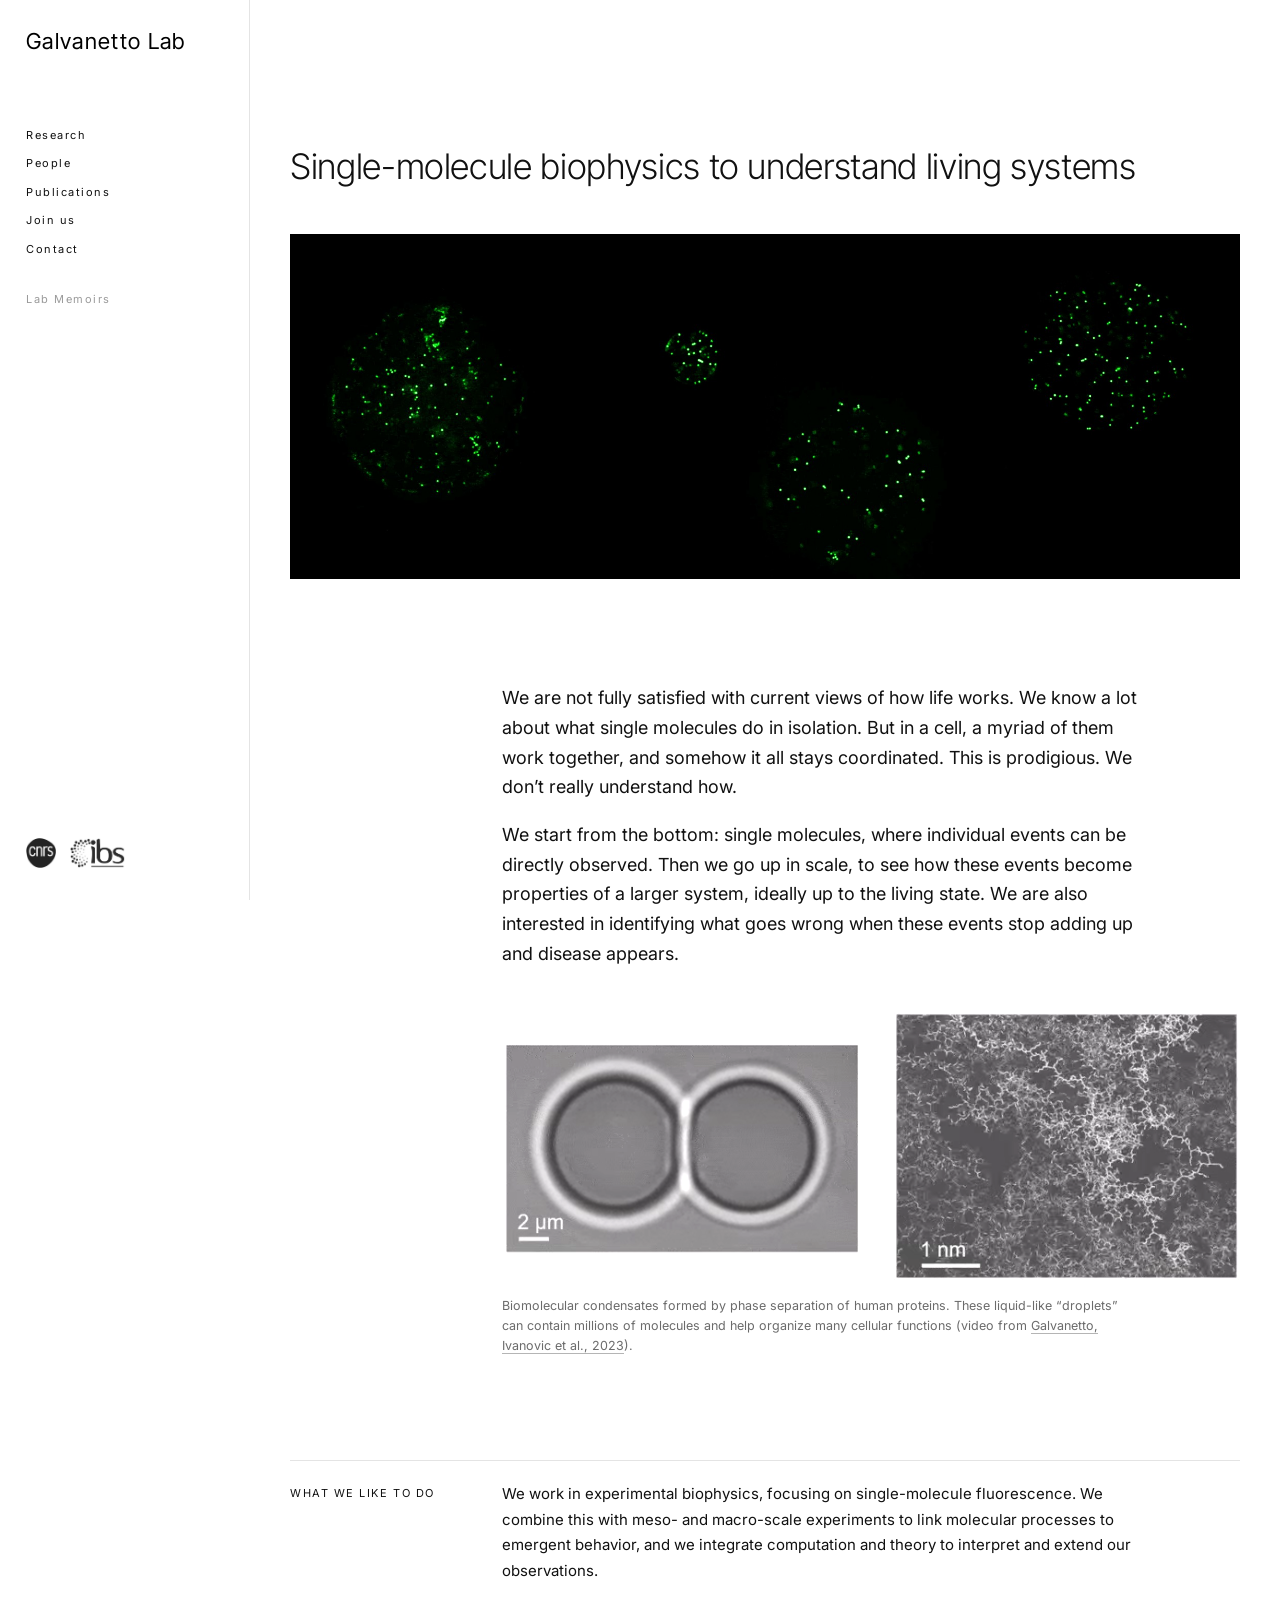
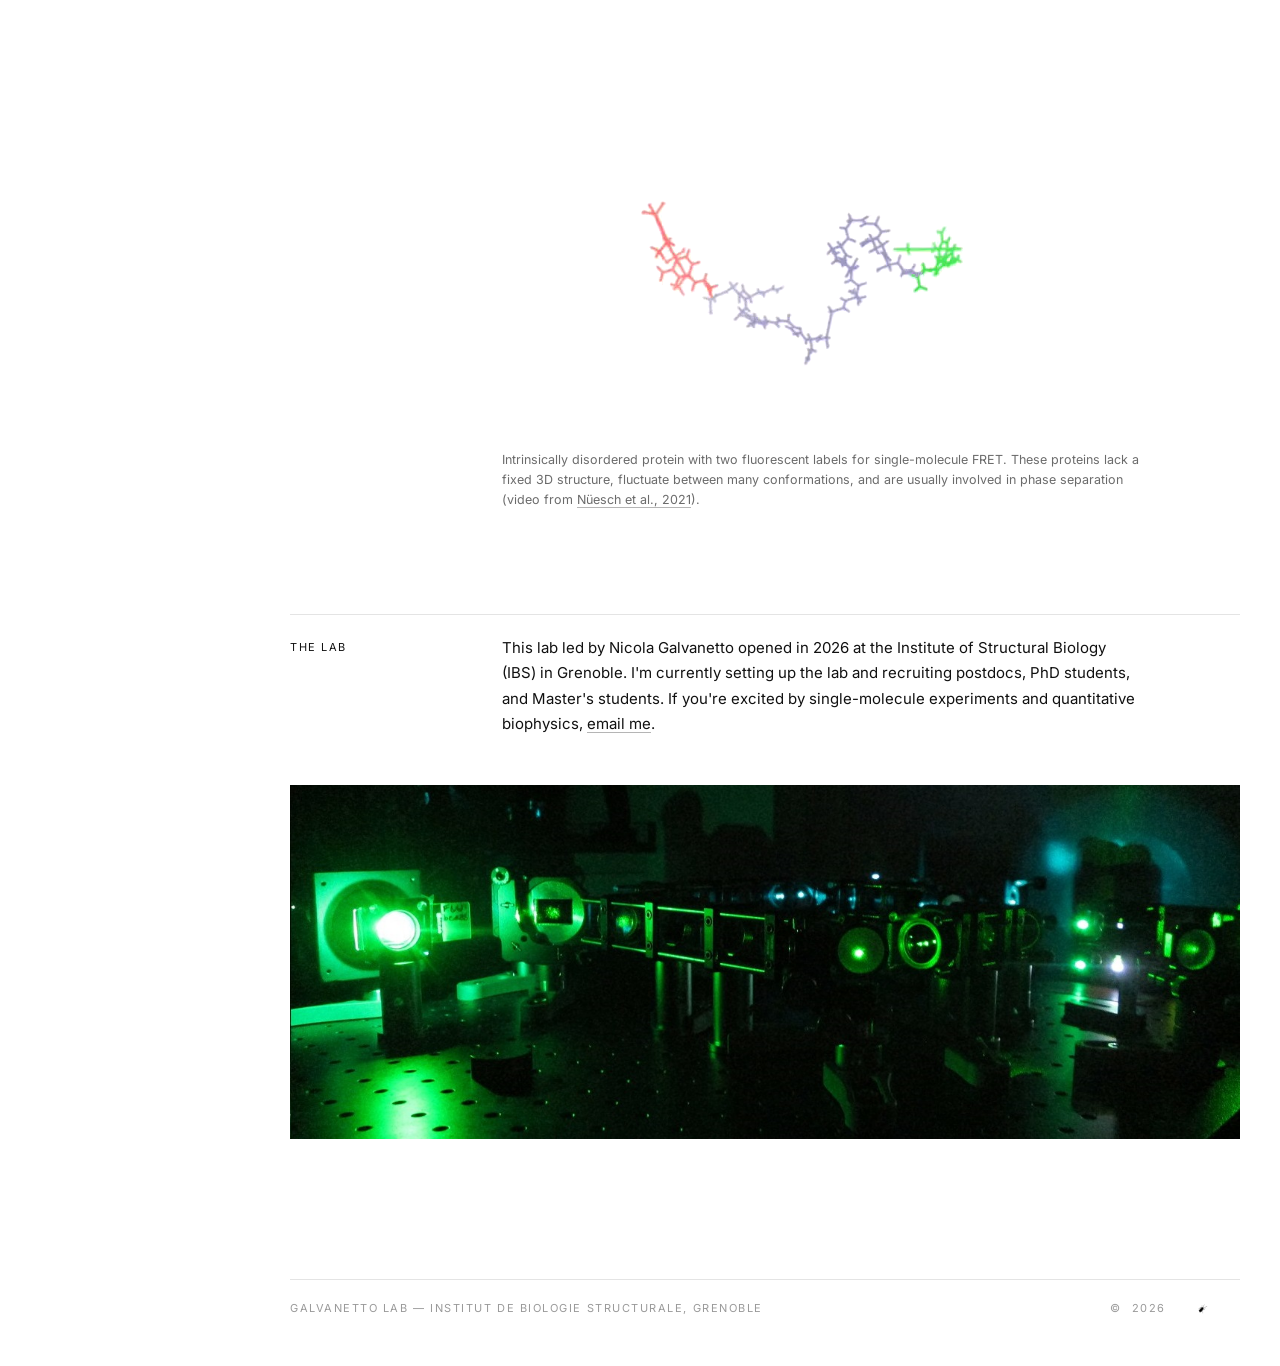
==== commit 61be2f04: "Update index.html" ====
--- a/index.html
+++ b/index.html
@@ -128,6 +128,12 @@
           If you're excited by single-molecule experiments and quantitative biophysics, <a href="mailto:nicola.galvanetto@ibs.fr">email me</a>.</p>
         </div>
       </section>
+	  
+	  
+	  
+	  <img src="images/laser1thin.jpg" alt="Fluorescence microscope setup" class="full">
+	  
+
 
       <footer class="site-footer">
         <p>Galvanetto Lab — Institut de Biologie Structurale, Grenoble</p>
